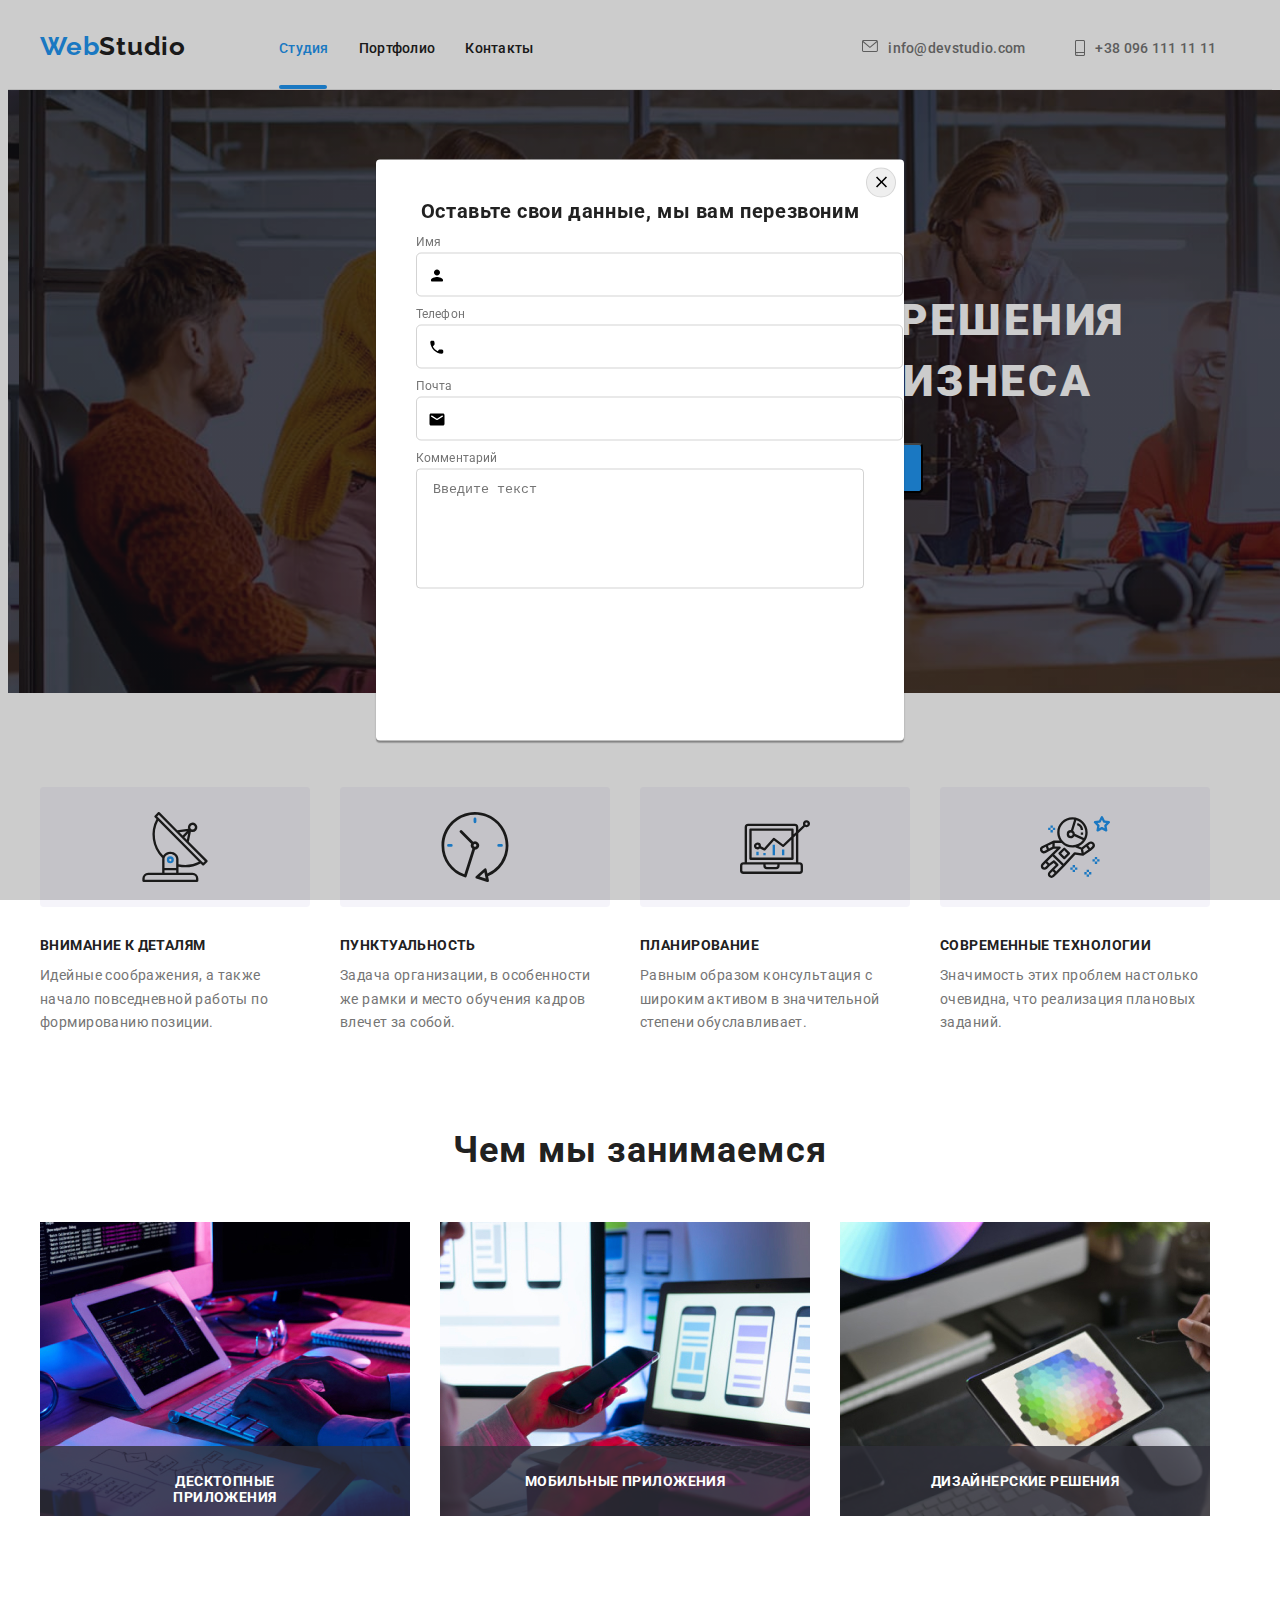
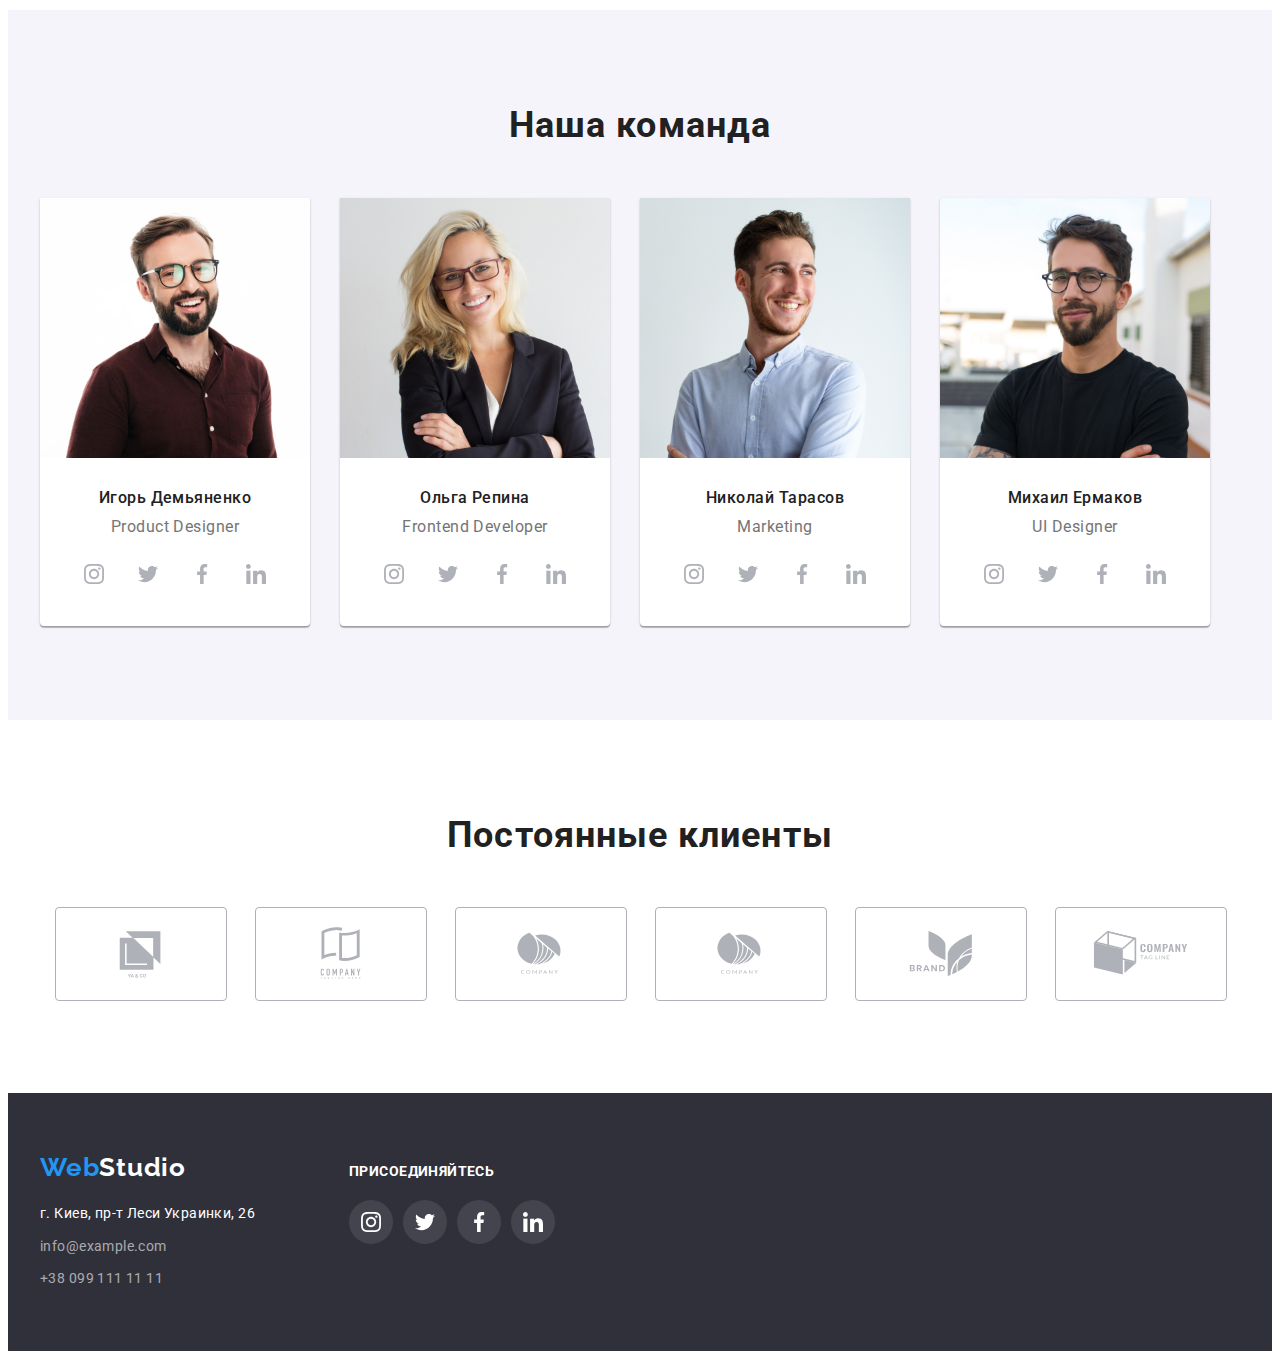
==== index.html @ d5c751e3 "form" ====
<!DOCTYPE html>
<html lang="ru">

<head>
    <meta charset="UTF-8">
    <meta http-equiv="X-UA-Compatible" content="IE=edge">
    <meta name="viewport" content="width=device-width, initial-scale=1.0">
    <link rel="stylesheet" href="https://cdnjs.cloudflare.com/ajax/libs/modern-normalize/1.1.0/modern-normalize.min.css" integrity="sha512-wpPYUAdjBVSE4KJnH1VR1HeZfpl1ub8YT/NKx4PuQ5NmX2tKuGu6U/JRp5y+Y8XG2tV+wKQpNHVUX03MfMFn9Q==" crossorigin="anonymous" referrerpolicy="no-referrer">
    <link href="https://fonts.googleapis.com/css2?family=Raleway:wght@700&family=Roboto:wght@400;500;700;900&display=swap" rel="stylesheet">
    <link rel="stylesheet" href="./css/styles.css">
    <title> Домашнее задание #5</title>
</head>

<body>
    <header class="page-header">
        <!-- навигация -->
        <div class="container flex-box">
            <nav class="header-flex flex-box">
                <a class="logo link " href="./index.html"><span class="web-logo">Web</span><span class="studio-logo-header">Studio</span></a>
                <ul class="navigation-list flex-box">
                    <li class="nav-item">
                        <a class="nav-link link bottom-line" href="./index.html"><span class="accent-color">Студия</span></a>
                    </li>
                    <li class="nav-item">
                        <a class="nav-link link " href="./portfolio.html">Портфолио</a>
                    </li>
                    <li class="nav-item">
                        <a class="nav-link link " href="">Контакты</a>
                    </li>
                </ul>
            </nav>
            <!-- контакты -->
            <ul class="contacts-list ">
                <li class="contacts-item ">
                    <a class="contacts-link link" href="mailto:info@devstudio.com ">info@devstudio.com
                                <svg class="header-icon-mail"  >
                                    <use href="./images/symbol-defs.svg#icon-mail" ></use>
                                </svg>
                    </a>
                </li>
                <li class="contacts-item"> <a class=" contacts-link link " href="tel:+380961111111 "> +38 096 111 11 11
                                <svg class="header-icon-phone" >
                                    <use href="./images/symbol-defs.svg#icon-phone" ></use>
                                </svg>
            </a>
                </li>
            </ul>
        </div>
    </header>
    <main>
        <!-- герой -->

        <section class=" hero hero-container  hero-bcg">
            <div>
                <h1 class="hero-title">Эффективные решения для вашего бизнеса</h1>
                <button type="button" class="hero-button" data-modal-open><span class="hero-button-text ">Заказать услугу</span></button>
            </div>
        </section>
        <!-- преимущества -->
        <section class="section-f-s-p-b">
            <div class="container">
                <h2 class="hidden-title">преимущества</h2>
                <ul class="advantage-flex">
                    <li class="advantage-list-item antenna ">
                        <h3 class="advantage-title ">Внимание к деталям</h3>
                        <p class="advantage-text ">Идейные соображения, а также начало повседневной работы по формированию позиции.</p>
                    </li>
                    <li class="advantage-list-item clock">
                        <h3 class="advantage-title ">Пунктуальность</h3>
                        <p class="advantage-text ">Задача организации, в особенности же рамки и место обучения кадров влечет за собой.</p>
                    </li>


                    <li class="advantage-list-item diagram">
                        <h3 class="advantage-title ">Планирование</h3>
                        <p class="advantage-text ">Равным образом консультация с широким активом в значительной степени обуславливает.</p>
                    </li>
                    <li class="advantage-list-item astronaut">
                        <h3 class="advantage-title ">Современные технологии</h3>
                        <p class="advantage-text ">Значимость этих проблем настолько очевидна, что реализация плановых заданий.</p>
                    </li>
                </ul>
            </div>
        </section>
        <!-- Чем мы занимаемся -->
        <section class="section-f-s-p-t">
            <div class="container ">
                <h2 class="section-title ">Чем мы занимаемся</h2>
                <ul class="item-list flex-box">
                    <li class="about-us-photo">
                        <div class="about-us-img">
                            <img src="./images/studio/what-are-we-doing/box1.jpg " alt="Человек печатает код " width="370 ">
                            <div class="about-img-text">
                                <p class="about-us-text">Десктопные приложения</p>
                            </div>
                        </div>
                    </li>
                    <li class="about-us-photo">
                        <div class="about-us-img">
                            <img src="./images/studio/what-are-we-doing/box2.jpg " alt="Человек печатает код " width="370 ">
                            <div class="about-img-text">
                                <p class="about-us-text">Мобильные приложения</p>
                            </div>
                        </div>
                    </li>
                    <li class="about-us-photo">
                        <div class="about-us-img">
                            <img src="./images/studio/what-are-we-doing/box3.jpg " alt="Человек печатает код " width="370 ">
                            <div class="about-img-text">
                                <p class="about-us-text">Дизайнерские решения</p>
                            </div>
                        </div>
                    </li>
                </ul>
            </div>
        </section>
        <!-- наша команда -->
        <section class="sections section-bcg ">
            <div class="container ">
                <h2 class="section-title ">Наша команда</h2>
                <ul class="centered flex-box">
                    <li class="our-team-cards">
                        <img src="./images/studio/our-team/photocard1.jpg " alt="Фото сотрудника " width="270 ">
                        <div class="our-team-cards-text">
                            <h3 class="team-title ">Игорь Демьяненко</h3>
                            <p class="team-profession ">Product Designer</p>
                            <ul class="social-links">
                                <li class="social-links-items">
                                    <a class="social-link" href="">
                                        <svg class="link-icon">
                                        <use href="./images/symbol-defs.svg#icon-instagram"></use>
                                    </svg>
                                    </a>
                                </li>
                                <li class="social-links-items">
                                    <a class="social-link" href="">
                                        <svg class="link-icon">
                                        <use href="./images/symbol-defs.svg#icon-twitter"></use>
                                    </svg>
                                    </a>
                                </li>
                                <li class="social-links-items">
                                    <a class="social-link" href="">
                                        <svg class="link-icon">
                                        <use href="./images/symbol-defs.svg#icon-facebook"></use>
                                    </svg>
                                    </a>
                                </li>
                                <li class="social-links-items">
                                    <a class="social-link" href="">
                                        <svg class="link-icon">
                                        <use href="./images/symbol-defs.svg#icon-linkedin"></use>
                                    </svg>
                                    </a>
                                </li>
                            </ul>
                        </div>
                    </li>
                    <li class="our-team-cards">
                        <img src="./images/studio/our-team/photocard2.jpg " alt="Фото сотрудника " width="270 ">
                        <div class="our-team-cards-text">
                            <h3 class="team-title ">Ольга Репина</h3>
                            <p class="team-profession ">Frontend Developer</p>
                            <ul class="social-links">
                                <li class="social-links-items">
                                    <a class="social-link" href="">
                                        <svg class="link-icon">
                                        <use href="./images/symbol-defs.svg#icon-instagram"></use>
                                    </svg>
                                    </a>
                                </li>
                                <li class="social-links-items">
                                    <a class="social-link" href="">
                                        <svg class="link-icon">
                                        <use href="./images/symbol-defs.svg#icon-twitter"></use>
                                    </svg>
                                    </a>
                                </li>
                                <li class="social-links-items">
                                    <a class="social-link" href="">
                                        <svg class="link-icon">
                                        <use href="./images/symbol-defs.svg#icon-facebook"></use>
                                    </svg>
                                    </a>
                                </li>
                                <li class="social-links-items">
                                    <a class="social-link" href="">
                                        <svg class="link-icon">
                                        <use href="./images/symbol-defs.svg#icon-linkedin"></use>
                                    </svg>
                                    </a>
                                </li>
                            </ul>
                        </div>
                    </li>
                    <li class="our-team-cards">
                        <img src="./images/studio/our-team/photocard3.jpg " alt="Фото сотрудника " width="270 ">
                        <div class="our-team-cards-text">
                            <h3 class="team-title ">Николай Тарасов</h3>
                            <p class="team-profession ">Marketing</p>
                            <ul class="social-links">
                                <li class="social-links-items">
                                    <a class="social-link" href="">
                                        <svg class="link-icon">
                                        <use href="./images/symbol-defs.svg#icon-instagram"></use>
                                    </svg>
                                    </a>
                                </li>
                                <li class="social-links-items">
                                    <a class="social-link" href="">
                                        <svg class="link-icon">
                                        <use href="./images/symbol-defs.svg#icon-twitter"></use>
                                    </svg>
                                    </a>
                                </li>
                                <li class="social-links-items">
                                    <a class="social-link" href="">
                                        <svg class="link-icon">
                                        <use href="./images/symbol-defs.svg#icon-facebook"></use>
                                    </svg>
                                    </a>
                                </li>
                                <li class="social-links-items">
                                    <a class="social-link" href="">
                                        <svg class="link-icon">
                                        <use href="./images/symbol-defs.svg#icon-linkedin"></use>
                                    </svg>
                                    </a>
                                </li>
                            </ul>
                        </div>
                    </li>
                    <li class="our-team-cards">
                        <img src="./images/studio/our-team/photocard4.jpg " alt="Фото сотрудника " width="270 ">
                        <div class="our-team-cards-text">
                            <h3 class="team-title ">Михаил Ермаков</h3>
                            <p class="team-profession ">UI Designer</p>
                            <ul class="social-links">
                                <li class="social-links-items">
                                    <a class="social-link" href="">
                                        <svg class="link-icon">
                                        <use href="./images/symbol-defs.svg#icon-instagram"></use>
                                    </svg>
                                    </a>
                                </li>
                                <li class="social-links-items">
                                    <a class="social-link" href="">
                                        <svg class="link-icon">
                                        <use href="./images/symbol-defs.svg#icon-twitter"></use>
                                    </svg>
                                    </a>
                                </li>
                                <li class="social-links-items">
                                    <a class="social-link" href="">
                                        <svg class="link-icon">
                                        <use href="./images/symbol-defs.svg#icon-facebook"></use>
                                    </svg>
                                    </a>
                                </li>
                                <li class="social-links-items">
                                    <a class="social-link" href="">
                                        <svg class="link-icon">
                                        <use href="./images/symbol-defs.svg#icon-linkedin"></use>
                                    </svg>
                                    </a>
                                </li>
                            </ul>
                        </div>
                    </li>
                </ul>
            </div>
        </section>
        <section class="sections">
            <div class="container">
                <h2 class="section-title">Постоянные клиенты</h2>
                <ul class="clients-list">
                    <li class="clients-list-item">
                        <a class="clients-link" href="">
                            <svg class="clients-svg">
                            <use href="./images/symbol-defs.svg#icon-logo"></use>
                        </svg>
                        </a>
                    </li>
                    <li class="clients-list-item">
                        <a class="clients-link" href="">
                            <svg class="clients-svg">
                            <use href="./images/symbol-defs.svg#icon-logo-2"></use>
                        </svg>
                        </a>
                    </li>
                    <li class="clients-list-item">
                        <a class="clients-link" href="">
                            <svg class="clients-svg">
                            <use href="./images/symbol-defs.svg#icon-logo-3"></use>
                        </svg>
                        </a>
                    </li>
                    <li class="clients-list-item">
                        <a class="clients-link" href="">
                            <svg class="clients-svg">
                            <use href="./images/symbol-defs.svg#icon-logo-3"></use>
                        </svg>
                        </a>
                    </li>
                    <li class="clients-list-item">
                        <a class="clients-link" href="">
                            <svg class="clients-svg">
                            <use href="./images/symbol-defs.svg#icon-logo-5"></use>
                        </svg>
                        </a>
                    </li>
                    <li class="clients-list-item">
                        <a class="clients-link" href="">
                            <svg class="clients-svg">
                            <use href="./images/symbol-defs.svg#icon-logo-6"></use>
                        </svg>
                        </a>
                    </li>
                </ul>

            </div>
        </section>
    </main>
    <footer class="footer footer-section-padding">
        <div class="container  footer-conteiner">
            <div class="address-container">
                <a class="logo link footer-logo-padding " href="./index.html "><span class="web-logo ">Web</span><span class="studio-logo-fotter ">Studio</span></a>
                <address>   
                <p class="address-text ">г. Киев, пр-т Леси Украинки, 26 </p>
                <a class=" address-link link " href="mailto:info@example.com ">info@example.com</a> <br />
                <a class=" address-link link " href="tel:+380991111111 ">+38 099 111 11 11</a>
            </address>
            </div>
            <div class="footer-social-container">
                <p class="join">присоединяйтесь</p>
                <ul class="footer-social-list">
                    <li>
                    </li>
                    <li class="social-links-items-footer ">
                        <a class="social-link-footer " href=" ">
                            <svg class="link-icon-footer ">
                                    <use href="./images/symbol-defs.svg#icon-instagram "></use>
                                </svg>
                        </a>
                    </li>
                    <li class="social-links-items-footer ">
                        <a class="social-link-footer " href=" ">
                            <svg class="link-icon-footer ">
                                    <use href="./images/symbol-defs.svg#icon-twitter "></use>
                                </svg>
                        </a>
                    </li>
                    <li class="social-links-items-footer ">
                        <a class="social-link-footer " href=" ">
                            <svg class="link-icon-footer ">
                                    <use href="./images/symbol-defs.svg#icon-facebook "></use>
                                </svg>
                        </a>
                    </li>
                    <li class="social-links-items-footer ">
                        <a class="social-link-footer " href=" ">
                            <svg class="link-icon-footer ">
                                    <use href="./images/symbol-defs.svg#icon-linkedin "></use>
                                </svg>
                        </a>
                    </li>
                </ul>
            </div>
        </div>
    </footer>
    <div class="backdrop " data-modal>
        <!-- is-hidden -->
        <div class="modal">
            <button type="button" class="modal-close" data-modal-close>
                <svg class="icon-close">
                    <use href=".//images/symbol-defs.svg#icon-close"></use>
                </svg>
            </button>
            <form action="#" class="form-padding">
                <b class="form-title">Оставьте свои данные, мы вам перезвоним</b>
                <div class="modal-field">
                    <label class="form-label"><span class="label-text">Имя</span>
                        <span class="input-wrap">
                        <input class="form-input"
                        type="text"
                        name="user-name"
                        >
                        <svg class="form-icons">
                            <use href="./images/symbol-defs.svg#icon-user-name-icon"></use>
                        </svg>
                        </span>
                    </label>
                </div>
                <div class="modal-field">
                    <label class="form-label"><span class="label-text">Телефон</span>
                        <span class="input-wrap">
                        <input class="form-input"type="tel"
                        name="user-tel"
                        >
                        <svg class="form-icons">
                            <use href="./images/symbol-defs.svg#icon-user-phone-icon"></use>
                        </svg>
                        </span>
                    </label>
                </div>
                <div class="modal-field">
                    <label class="form-label"><span class="label-text">Почта</span>
                        <span class="input-wrap">
                            <input class="form-input"type="email"
                        name="user-email"
                        >
                            <svg class="form-icons">
                            <use href="./images/symbol-defs.svg#icon-user-mail-icon"></use>
                            </svg>
                        </span>
                    </label>
                </div>
                <div class="modal-field">
                    <label class="form-label"><span class="label-text">Комментарий</span>
                    <textarea class=" form-textarea " name="comment " placeholder="Введите текст"></textarea>
                </label>
                </div>
            </form>
        </div>
    </div>
    <script src="./js/modal.js "></script>
</body>

</html>
---- css/styles.css ----
:root {
    --main-text: #757575;
    --title-text: #212121;
    --accent: #2196F3;
    --main-bg: #FFFFFF;
    --hero-bg: #2F303A;
    --header-borderline: #E5E5E5;
    --secondary-bg: #F5F4FA;
    --partfolio-border: #EEEEEE;
    --soc-link: #AFB1B8;
    --soc-link-h: #ffffff;
    --footerbcg-soc-link: #43444D;
    --clients-border: #AFB1B8;
    --gap: 30px;
    --item: 1;
}

body {
    font-family: Roboto, sans-serif, Raleway;
    background-color: var(--main-bg);
    color: var(--main-text);
}

p,
h1,
h2,
h3 {
    margin: 0;
    padding: 0;
}

ul,
ol {
    margin: 0;
    padding: 0;
    list-style: none;
}

.sections {
    padding: 94px 0px;
}

.container {
    margin: auto;
    padding-left: 15px;
    padding-right: 15px;
    width: 1200px;
}

.hero-container {
    margin: auto;
    padding-left: 15px;
    padding-right: 15px;
    min-width: 1600px;
}

img {
    display: block;
    max-width: 100%;
    height: auto;
}

.flex-box {
    display: flex;
}

.page-header {
    border-bottom: 1px solid var(--header-borderline);
}


/* header section */

.navigation-list {
    display: flex;
    margin-right: 305px;
    list-style: none;
    font-style: normal;
    font-weight: 500;
    font-size: 14px;
    line-height: 1.2;
    letter-spacing: 0.02em;
    color: var(--title-text);
}

.nav-item+.nav-item {
    margin-left: 30px;
}

.nav-link {
    position: relative;
    display: block;
    padding-top: 32px;
    padding-bottom: 32px;
    color: var(--title-text);
}

.bottom-line::after {
    display: block;
    content: '';
    height: 4px;
    width: 48px;
    background-color: var(--accent);
    border-radius: 2px;
    position: absolute;
    bottom: 0px;
    left: 0px;
}

.partfolio-bottom-line::after {
    display: block;
    content: '';
    height: 4px;
    width: 78px;
    background-color: var(--accent);
    border-radius: 2px;
    position: absolute;
    bottom: 0px;
    left: 0px;
}


/* :not(:last-child) */

.contacts-list {
    display: flex;
    margin-bottom: 0;
    margin-right: auto;
    margin-left: auto;
}

.contacts-item {
    display: flex;
    justify-content: center;
    align-items: center;
    width: 100%;
    height: 100%;
    list-style: none;
    font-style: normal;
    font-weight: 500;
    font-size: 14px;
    line-height: 1.2;
    letter-spacing: 0.02em;
}

.contacts-item+.contacts-item {
    margin-left: 50px;
}

.header-icon-mail {
    width: 16px;
    height: 12px;
    fill: currentColor;
    order: -1;
    margin-right: 10px;
}

.header-icon-phone {
    width: 10px;
    height: 16px;
    fill: currentColor;
    order: -1;
    margin-right: 10px;
}


/* :not(:last-child) */

.contacts-link {
    display: flex;
    margin-right: 0px;
    padding-top: 32px;
    padding-bottom: 32px;
    color: var(--main-text);
}

.header-icons-list {
    display: flex;
    align-items: center;
    justify-content: center;
}

.header-icons-items {
    width: 16px;
    height: 12px;
}

.header-icons-items+.header-icons-items {
    margin-left: 10px;
}

.header-icons {
    width: 100%;
    height: 100%;
}


/* height="12" width="16"
height="16" width="10" */


/* 
.icon-mail::before {
    background-image: url(../images/icons-header/icon-mail.svg);
}

.icon-phone::before {
    background-image: url(../images/icons-header/icon-tel.svg);
    height: 16px;
    width: 10px;
} */

.accent-color {
    color: var(--accent);
}

.link {
    text-decoration: none;
    transition: color 250ms linear;
}

.link:hover,
.link:focus {
    color: var(--accent);
}

.logo {
    padding-top: 24px;
    padding-bottom: 25px;
    margin-right: 93px;
    font-family: Raleway;
    font-weight: bold;
    font-size: 26px;
    line-height: 1.1;
    letter-spacing: 0.03em;
}

.web-logo {
    color: var(--accent);
}

.studio-logo-header {
    color: var(--title-text);
}

.studio-logo-fotter {
    color: var(--main-bg)
}


/* hero section */

.hero {
    padding-top: 200px;
    padding-bottom: 200px;
    text-align: center;
    /* background-color: var(--hero-bg); */
}

.hero-bcg {
    max-width: 1600px;
    max-height: 600px;
    margin-right: auto;
    margin-left: auto;
    background-image: linear-gradient( rgba(25, 28, 38, 0.5), rgba(25, 28, 38, 0.5)), url(../images/hero-bcg/hero.jpg);
    background-position: center;
    background-size: contain;
}

.hero-title {
    margin-right: auto;
    margin-left: auto;
    margin-bottom: 30px;
    max-width: 700px;
    font-weight: 900;
    font-size: 44px;
    line-height: 1.4;
    letter-spacing: 0.06em;
    text-transform: uppercase;
    color: var(--main-bg);
}

.hero-button {
    /* margin-bottom: 200px; */
    min-width: 200px;
    min-height: 50px;
    box-shadow: 0px 4px 4px rgba(0, 0, 0, 0.15);
    border-radius: 4px;
    background-color: var(--accent);
    color: var(--main-bg);
}

.hero-button-text {
    font-family: Roboto;
    font-style: normal;
    font-weight: bold;
    font-size: 16px;
    line-height: 1.9;
    letter-spacing: 0.06em;
    color: var(--main-bg);
}


/* main styles */

.section-title {
    margin: 0;
    margin-bottom: 50px;
    font-weight: bold;
    font-size: 36px;
    line-height: 1.2;
    text-align: center;
    letter-spacing: 0.03em;
    color: var(--title-text);
}


/* advantages */

.section-f-s-p-b {
    padding-top: 94px;
    padding-bottom: 47px;
}

.hidden-title {
    visibility: hidden;
    width: 0;
    height: 0;
}

.advantage-title {
    font-style: normal;
    font-weight: bold;
    font-size: 14px;
    line-height: 1.2;
    letter-spacing: 0.03em;
    text-transform: uppercase;
    color: var(--title-text);
    margin-bottom: 10px;
}

.advantage-flex {
    display: flex;
    flex-direction: row;
}

.advantage-list-item+.advantage-list-item {
    margin-left: 30px;
}

.advantage-list-item::before {
    display: block;
    content: '';
    height: 120px;
    width: 270px;
    margin-bottom: 30px;
    background: #F5F4FA;
    border-radius: 4px;
    background-repeat: no-repeat;
    background-position: center;
    background-size: auto;
}

.antenna::before {
    background-image: url(../images/advantage-svg/antenna.svg);
}

.clock::before {
    background-image: url(../images/advantage-svg/clock.svg);
}

.diagram::before {
    background-image: url(../images/advantage-svg/diagram.svg);
}

.astronaut::before {
    background-image: url(../images/advantage-svg/astronaut.svg);
}


/* .contacts-item:not(:last-child) {
    margin-left: 30px;
} */

.advantage-text {
    max-width: 270px;
    font-style: normal;
    font-weight: normal;
    font-size: 14px;
    line-height: 1.7;
    letter-spacing: 0.03em;
    color: var(--main-text);
}


/* section about us */

.section-f-s-p-t {
    padding-top: 47px;
    padding-bottom: 94px;
}

.centered {
    text-align: center;
}

.about-us-photo+.about-us-photo {
    margin-left: 30px;
}

.about-us-img {
    position: relative;
}

.about-img-text {
    position: absolute;
    bottom: 0px;
    right: 0px;
    width: 370px;
    height: 70px;
    background: rgba(47, 48, 58, 0.8);
}

.about-us-text {
    position: absolute;
    bottom: 50%;
    right: 50%;
    transform: translate(50%, 50%);
    width: 205px;
    height: 16px;
    font-weight: bold;
    font-size: 14px;
    line-height: 16px;
    text-align: center;
    letter-spacing: 0.03em;
    text-transform: uppercase;
    color: #FFFFFF;
}


/* .about-us-photo:not(:last-child){
    margin-right: 30px;
} */


/* section our team */

.team-title {
    margin-bottom: 10px;
    font-style: normal;
    font-weight: 500;
    font-size: 16px;
    line-height: 1.2;
    letter-spacing: 0.03em;
    color: var(--title-text);
}

.our-team-cards {
    border-radius: 0px 0px 4px 4px;
    box-shadow: 0px 1px 3px rgba(0, 0, 0, 0.12), 0px 1px 1px rgba(0, 0, 0, 0.14), 0px 2px 1px rgba(0, 0, 0, 0.2);
    background-color: var(--main-bg);
}

.our-team-cards+.our-team-cards {
    margin-left: 30px;
}

.our-team-cards-text {
    padding-top: 30px;
    padding-bottom: 30px;
}


/*  .our-team-cards:not(:last-child){
    margin-right: 30px;
}*/

.team-profession {
    margin-bottom: 16px;
    font-style: normal;
    font-weight: normal;
    font-size: 16px;
    line-height: 1.2;
    letter-spacing: 0.03em;
    color: var(--main-text);
}

.social-links {
    display: flex;
    justify-content: center;
    align-items: center;
}

.social-links-items {
    width: 44px;
    height: 44px;
}

.social-links-items+.social-links-items {
    margin-left: 10px;
}

.social-link {
    width: 100%;
    height: 100%;
    border-radius: 50%;
    display: flex;
    align-items: center;
    justify-content: center;
    color: var(--soc-link);
    transition: background-color 250ms linear, color 250ms linear;
}

.link-icon {
    width: 20px;
    height: 20px;
    fill: currentColor;
}

.social-link:hover,
.social-link:focus {
    background-color: var(--accent);
    color: var(--soc-link-h);
}

.section-bcg {
    background-color: var(--secondary-bg);
}


/* //////////////////////////////////////    CLIENTS   //////////////////////////////////////*/

.clients-list {
    display: flex;
    justify-content: center;
    align-items: center;
}

.clients-list-item {
    width: 170px;
    height: 92px;
}

.clients-list-item+.clients-list-item {
    margin-left: 30px;
}

.clients-link {
    width: 100%;
    height: 100%;
    border: 1px solid var(--clients-border);
    border-radius: 4px;
    display: flex;
    justify-content: center;
    align-items: center;
    color: var(--clients-border);
    transition: color 250ms linear, background-color 250ms linear;
}

.clients-svg {
    width: 106px;
    height: 60px;
    fill: currentColor;
}

.clients-link:focus,
.clients-link:hover {
    border-color: var(--accent);
    color: var(--accent);
    cursor: pointer;
}


/* =======================FOOTER==================== */

.footer {
    background-color: var(--hero-bg);
}

.footer-section-padding {
    padding-top: 60px;
    padding-bottom: 60px;
}

.footer-conteiner {
    display: flex;
    align-items: baseline;
    align-content: center;
}

.footer-logo-padding {
    display: block;
    padding: 0;
    margin-bottom: 20px;
}

.footer-social-list {
    display: flex;
    align-content: center;
}

.footer-social-container {
    align-content: center;
    margin-left: 70px;
}

.footer-social-list {
    display: flex;
    justify-content: center;
    align-items: center;
}

.social-links-items-footer {
    width: 44px;
    height: 44px;
}

.social-links-items-footer+.social-links-items-footer {
    margin-left: 10px;
}

.social-link-footer {
    width: 100%;
    height: 100%;
    border-radius: 50%;
    display: flex;
    justify-content: center;
    align-items: center;
    color: var(--main-bg);
    background-color: var(--footerbcg-soc-link);
    transition: background-color 250ms linear;
}

.link-icon-footer {
    width: 20px;
    height: 20px;
    fill: currentColor;
}

.social-link-footer:hover,
.social-link-footer:focus {
    background-color: var(--accent);
}

.join {
    display: inline-block;
    margin-bottom: 20px;
    font-style: normal;
    font-weight: bold;
    font-size: 14px;
    line-height: 1.1;
    letter-spacing: 0.03em;
    text-transform: uppercase;
    color: var(--main-bg);
}

.address-text {
    max-width: 231px;
    margin-bottom: 9px;
    font-style: normal;
    font-weight: normal;
    font-size: 14px;
    line-height: 1.7;
    letter-spacing: 0.03em;
    color: var(--main-bg);
}

.address-link {
    display: inline-block;
    font-style: normal;
    font-weight: normal;
    font-size: 14px;
    line-height: 1.7;
    letter-spacing: 0.03em;
    color: rgba(255, 255, 255, 0.6);
}

.address-link:not(:last-child) {
    margin-bottom: 9px;
}


/* ///////////////////////////////////Partfolio styles //////////////////////////////////////////////////////////////*/

.partfolio-buttons {
    padding-top: 6px;
    padding-bottom: 6px;
    padding-left: 22px;
    padding-right: 22px;
    font-weight: 500;
    font-size: 16px;
    line-height: 1.6;
    text-align: center;
    cursor: pointer;
    background-color: var(--secondary-bg);
    border: transparent;
    border-radius: 4px;
    transition: color 250ms linear, background-color 250ms linear;
}

.partfolio-buttons:focus,
.partfolio-buttons:hover {
    color: var(--main-bg);
    background-color: var(--accent);
    box-shadow: 0px 3px 1px rgba(0, 0, 0, 0.1), 0px 1px 2px rgba(0, 0, 0, 0.08), 0px 2px 2px rgba(0, 0, 0, 0.12);
}

.partfolio-card-text {
    padding-top: 20px;
    padding-bottom: 20px;
    padding-left: 24px;
    padding-right: 24px;
}

.partfolio-image-name {
    font-weight: bold;
    font-size: 18px;
    line-height: 2.0;
    color: var(--title-text);
}

.partfolio-image-text {
    font-style: normal;
    font-weight: normal;
    font-size: 16px;
    line-height: 1.9;
    letter-spacing: 0.03em;
    color: var(--main-text);
}

.buttons-list {
    margin-bottom: 50px;
    justify-content: center;
}

.list-item-buttons+.list-item-buttons {
    margin-left: 8px;
}

.partfolio-item-list {
    flex-wrap: wrap;
    margin-bottom: -30px;
    margin-right: -30px;
}

.partfolio-list-item {
    text-decoration: none;
    flex-basis: calc(100% / 3 - 30px);
    margin-right: 30px;
    margin-bottom: 30px;
    background: var(--main-bg);
    border: 1px solid var(--partfolio-border);
}

.partfolio-list-item:hover .partfolio-image-text-up,
.partfolio-list-item:focus .partfolio-image-text-up {
    box-shadow: 0px 4px 4px rgba(0, 0, 0, 0.25);
    transform: translateY(0%);
}


/* =============================partfolio effects=================== */

.partfolio-link {
    text-decoration: none;
}

.partfolio-img-wrap {
    position: relative;
    overflow: hidden;
}

.partfolio-image-text-up {
    position: absolute;
    top: 0;
    left: 0;
    font-size: 18px;
    line-height: 1.7;
    letter-spacing: 0.03em;
    color: #ffffff;
    background-color: var(--accent);
    height: 100%;
    padding: 63px 24px;
    transform: translateY(100%);
    transition: transform 250ms linear;
}


/* ========================MODAL=================== */

.backdrop {
    position: fixed;
    top: 0px;
    left: 0px;
    width: 100%;
    height: 100%;
    background: rgba(0, 0, 0, 0.2);
}

.is-hidden {
    visibility: hidden;
    opacity: 0;
    pointer-events: none;
}

.modal {
    position: absolute;
    top: 50%;
    left: 50%;
    transform: translate(-50%, -50%);
    width: 528px;
    height: 581px;
    box-shadow: 0px 1px 3px rgba(0, 0, 0, 0.12), 0px 1px 1px rgba(0, 0, 0, 0.14), 0px 2px 1px rgba(0, 0, 0, 0.2);
    border-radius: 4px;
    background-color: #fff;
}

.modal-close {
    position: absolute;
    top: 8px;
    right: 8px;
    width: 30px;
    height: 30px;
    border: 1px solid rgba(0, 0, 0, 0.1);
    border-radius: 50%;
    cursor: pointer;
}

.icon-close {
    position: absolute;
    top: 5px;
    right: 5px;
    width: 18px;
    height: 18px;
}


/* ====================== FORM ============================= */

.form-padding {
    padding: 40px;
}

.modal-field {
    margin-bottom: 10px;
}

.form-title {
    display: block;
    margin-bottom: 12px;
    font-style: normal;
    font-weight: bold;
    font-size: 20px;
    line-height: calc(23 / 20);
    text-align: center;
    letter-spacing: 0.03em;
    color: #212121;
}

.form-label {
    display: block;
    font-style: normal;
    font-weight: normal;
    font-size: 12px;
    line-height: calc(14 / 12);
    letter-spacing: 0.01em;
}

.label-text {
    display: block;
    width: 80px;
    height: 14px;
    font-style: normal;
    font-weight: normal;
    font-size: 12px;
    line-height: calc(14 / 12);
    letter-spacing: 0.01em;
    margin-bottom: 4px;
}

.input-wrap {
    position: relative;
}

.form-input {
    width: 100%;
    height: 40px;
    background-color: transparent;
    border: 1px solid rgba(33, 33, 33, 0.2);
    border-radius: 5px;
    padding-left: 35px;
    outline: none;
}

.form-input:focus {
    border-color: var(--accent);
}

.form-input:focus+.form-icons {
    fill: var(--accent);
}

.form-textarea {
    width: 100%;
    height: 120px;
    padding: 12px 16px;
    resize: none;
    background-color: transparent;
    border: 1px solid rgba(33, 33, 33, 0.2);
    box-sizing: border-box;
    border-radius: 4px;
    outline: none;
}

.form-textarea:focus {
    border-color: var(--accent);
}

.form-icons {
    position: absolute;
    width: 18px;
    height: 18px;
    left: 0;
    top: 50%;
    transform: translateY(-50%);
    margin-left: 12px;
}
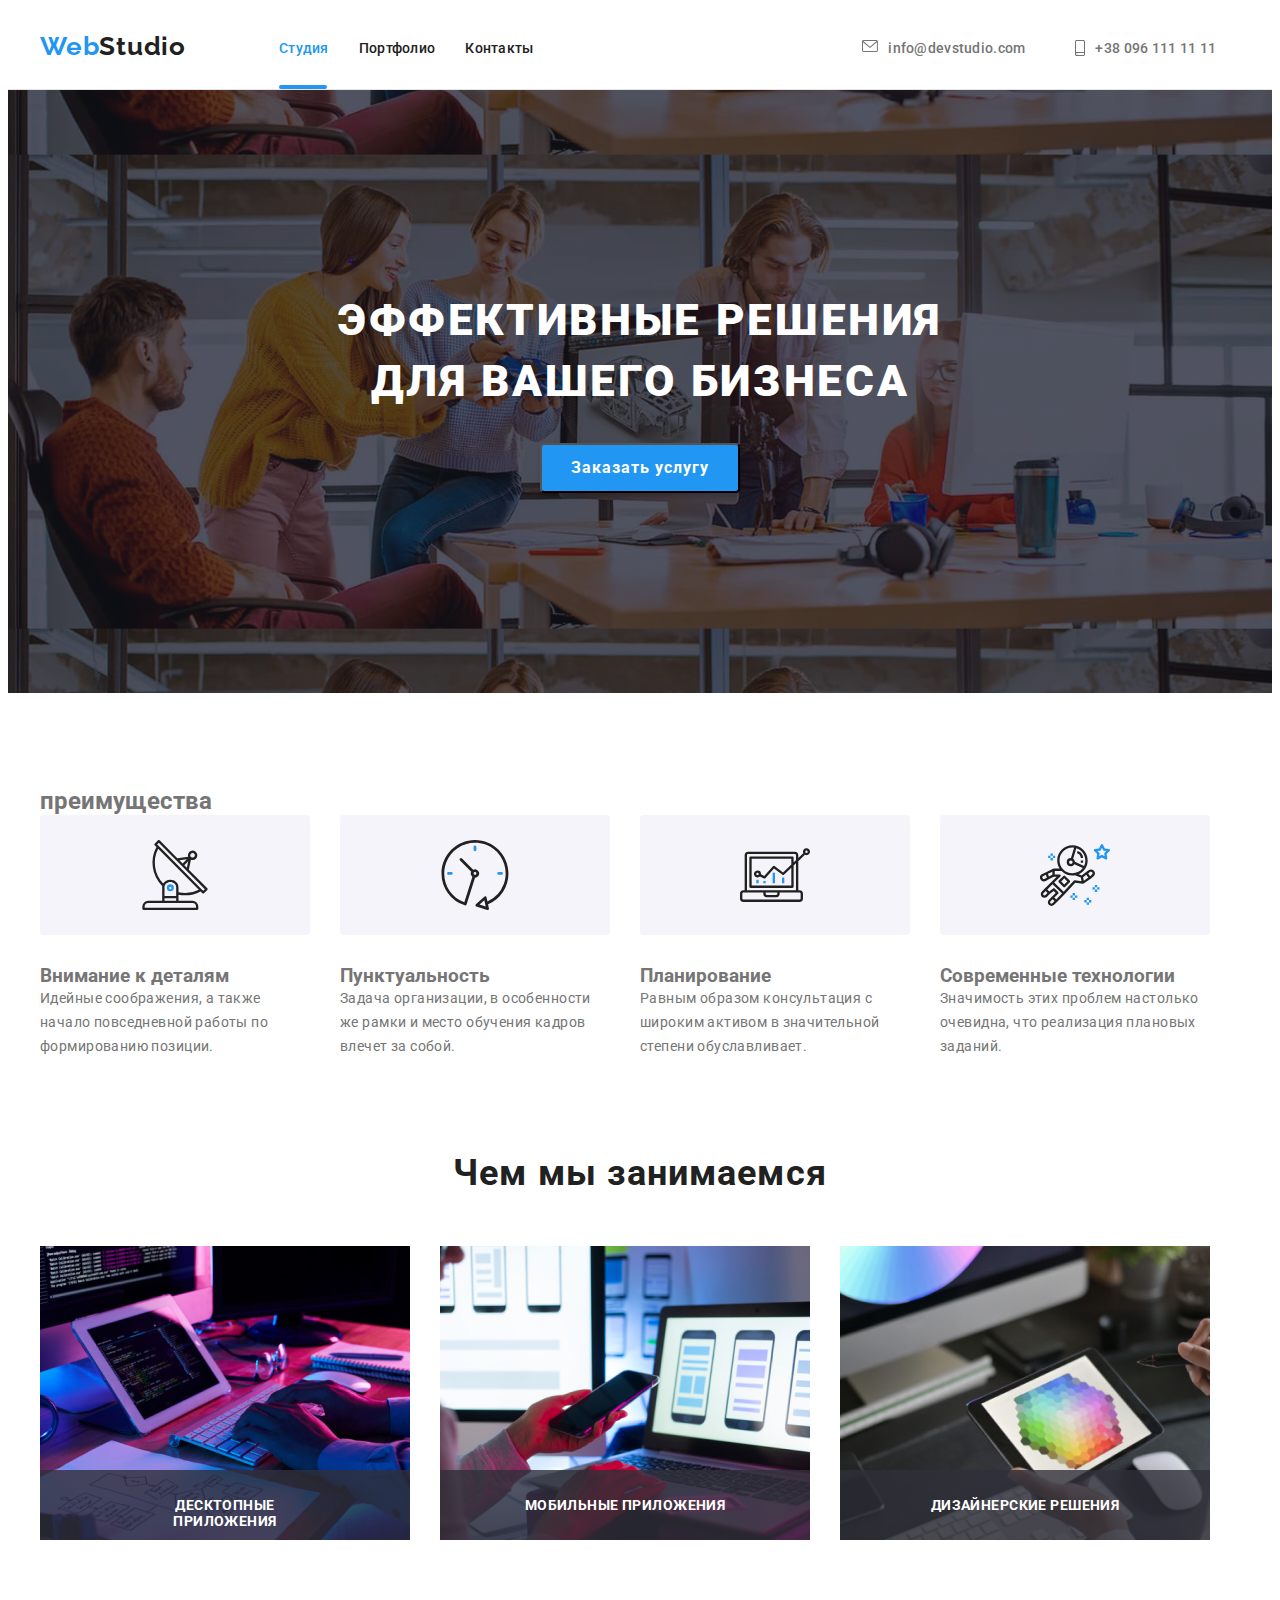
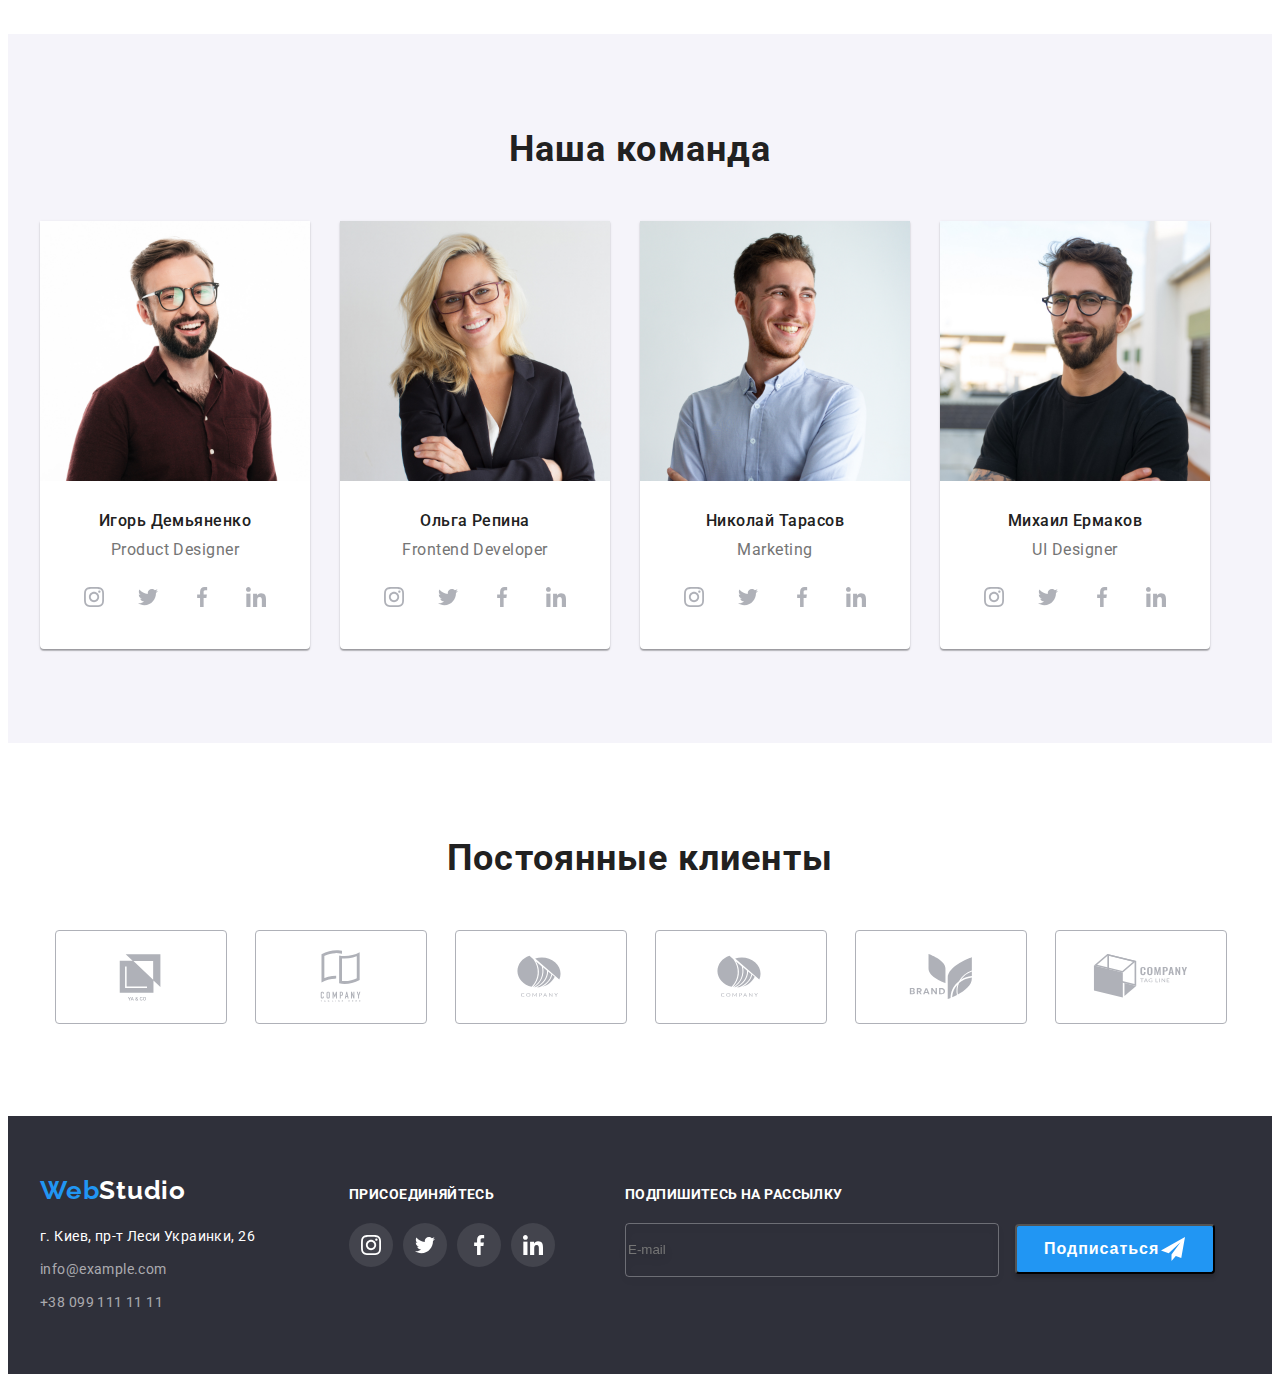
==== commit 55290348: "hw6" ====
--- a/index.html
+++ b/index.html
@@ -59,7 +59,7 @@
         <!-- преимущества -->
         <section class="section-f-s-p-b">
             <div class="container">
-                <h2 class="hidden-title">преимущества</h2>
+                <h2 class="visually-hidden">преимущества</h2>
                 <ul class="advantage-flex">
                     <li class="advantage-list-item antenna ">
                         <h3 class="advantage-title ">Внимание к деталям</h3>
@@ -366,10 +366,21 @@
                     </li>
                 </ul>
             </div>
+            <div class="footer-form">
+                <b class="join">Подпишитесь на рассылку</b>
+                <form action="#">
+                    <input class="footer-form-input" type="email" placeholder="E-mail">
+                
+                    <button type="submit" class="footer-button-submit"><span class="footer-button-text"> Подписаться</span> <span>
+                        <svg class="send-icon">
+                            <use href="./images/symbol-defs.svg#icon-icon-send"></use>
+                        </svg>
+                    </span>
+                </button>
+            </div>
         </div>
     </footer>
-    <div class="backdrop " data-modal>
-        <!-- is-hidden -->
+    <div class="backdrop is-hidden" data-modal>
         <div class="modal">
             <button type="button" class="modal-close" data-modal-close>
                 <svg class="icon-close">
@@ -384,6 +395,7 @@
                         <input class="form-input"
                         type="text"
                         name="user-name"
+                        required
                         >
                         <svg class="form-icons">
                             <use href="./images/symbol-defs.svg#icon-user-name-icon"></use>
@@ -396,6 +408,7 @@
                         <span class="input-wrap">
                         <input class="form-input"type="tel"
                         name="user-tel"
+                        required
                         >
                         <svg class="form-icons">
                             <use href="./images/symbol-defs.svg#icon-user-phone-icon"></use>
@@ -415,11 +428,23 @@
                         </span>
                     </label>
                 </div>
-                <div class="modal-field">
+                <div class="modal-textarea">
                     <label class="form-label"><span class="label-text">Комментарий</span>
                     <textarea class=" form-textarea " name="comment " placeholder="Введите текст"></textarea>
                 </label>
                 </div>
+                <div class="Modal-chekbox">
+                    <input type="checkbox" class="form-check visually-hidden" name="policy" value="yes" id="form-check" required>
+                    <label for="form-check" class="check-text">
+                        <span>
+                            <svg class="icon-check">
+                                <use href="./images/symbol-defs.svg#icon-check"></use>
+                            </svg>
+                        </span>
+                        Соглашаюсь с рассылкой и принимаю <a href="" class="check-link">Условия договора</a>
+                    </label>
+                </div>
+                <button type="submit" class="form-submit-button"><span class="form-button-text">Отправить</span></button>
             </form>
         </div>
     </div>
--- a/css/styles.css
+++ b/css/styles.css
@@ -1,4 +1,4 @@
-:root {
+    :root {
     --main-text: #757575;
     --title-text: #212121;
     --accent: #2196F3;
@@ -47,6 +47,13 @@
     width: 1200px;
 }
 
+    height: 1px;
+    overflow: hidden;
+    border: 0;
+    padding: 0;
+    clip: rect(0 0 0 0);
+    clip-path: inset(50%);
+    margin: -1px;
 .hero-container {
     margin: auto;
     padding-left: 15px;
@@ -201,13 +208,11 @@
 
 /* 
 .icon-mail::before {
-    background-image: url(../images/icons-header/icon-mail.svg);
 }
 
 .icon-phone::before {
-    background-image: url(../images/icons-header/icon-tel.svg);
-    height: 16px;
-    width: 10px;
+background-image: url(../images/icons-header/icon-tel.svg);
+height: 16px;
 } */
 
 .accent-color {
@@ -322,11 +327,8 @@
     padding-bottom: 47px;
 }
 
-.hidden-title {
     visibility: hidden;
     width: 0;
-    height: 0;
-}
 
 .advantage-title {
     font-style: normal;
@@ -379,7 +381,7 @@
 
 
 /* .contacts-item:not(:last-child) {
-    margin-left: 30px;
+margin-left: 30px;
 } */
 
 .advantage-text {
@@ -439,7 +441,7 @@
 
 
 /* .about-us-photo:not(:last-child){
-    margin-right: 30px;
+margin-right: 30px;
 } */
 
 
@@ -472,7 +474,7 @@
 
 
 /*  .our-team-cards:not(:last-child){
-    margin-right: 30px;
+margin-right: 30px;
 }*/
 
 .team-profession {
@@ -679,7 +681,55 @@
     margin-bottom: 9px;
 }
 
-
+.footer-form{
+align-content: center;
+margin-left: 70px;
+}
+.footer-form-input{
+    width: 358px;
+    height: 50px;
+    background-color: transparent;
+    border: 1px solid rgba(255, 255, 255, 0.3);
+    filter: drop-shadow(0px 4px 4px rgba(0, 0, 0, 0.15));
+    border-radius: 4px;
+    outline: none;
+    padding-right: 12px;
+}
+.footer-button-submit{
+    position: relative;
+    width: 200px;
+    height: 50px;
+
+    background: #2196F3;
+    box-shadow: 0px 4px 4px rgba(0, 0, 0, 0.15);
+    border-radius: 4px;
+    margin-left: 12px; 
+}
+.footer-button-text{
+    margin-top: 10px;
+    margin-bottom: 10px;
+    margin-left: 21px;
+    margin-right: 62px;
+    font-style: normal;
+    font-weight: bold;
+    font-size: 16px;
+    line-height: calc(30 / 16);
+    letter-spacing: 0.06em;
+
+    color: #FFFFFF;
+}
+.flex{
+    display: flex;
+}
+.send-icon{
+    position: absolute;
+    top: 50%;
+    right: 28px;
+    transform: translateY(-50%);
+    width: 24px;
+    height: 24px;
+    fill: #FFFFFF;
+}
 /* ///////////////////////////////////Partfolio styles //////////////////////////////////////////////////////////////*/
 
 .partfolio-buttons {
@@ -842,9 +892,15 @@
 }
 
 .modal-field {
-    margin-bottom: 10px;
-}
-
+    margin-bottom:10px;
+}
+.modal-textarea{
+    margin-bottom: 20px;
+
+}
+.Modal-chekbox{
+    margin-bottom: 30px;
+}
 .form-title {
     display: block;
     margin-bottom: 12px;
@@ -920,8 +976,65 @@
     position: absolute;
     width: 18px;
     height: 18px;
-    left: 0;
+    left: 5px;
     top: 50%;
     transform: translateY(-50%);
-    margin-left: 12px;
+}
+
+.check-text {
+    font-style: normal;
+    font-weight: normal;
+    font-size: 14px;
+    line-height: calc(24 /14);
+    letter-spacing: 0.03em;
+    display: flex;
+    align-items: center;
+    justify-content: center;
+}
+
+.icon-check {
+    width: 11px;
+    height: 9px;
+    fill: #ffffff;
+}
+
+.check-text span {
+    width: 15px;
+    height: 15px;
+    border: 2px solid #000000;
+    border-radius: 2px;
+    margin-right: 5px;
+    display: flex;
+    align-items: center;
+    justify-content: center;
+}
+.check-link{
+    color: var(--accent);
+}
+.form-check:checked + .check-text span{
+    background-color: var(--accent);
+    border: none;
+}
+
+.form-submit-button{
+    width: 200px;
+height: 50px;
+cursor: pointer;
+background: #2196F3;
+box-shadow: 0px 4px 4px rgba(0, 0, 0, 0.15);
+border-radius: 4px;
+margin-left: auto;
+margin-right: auto;
+display: flex;
+align-items: center;
+justify-content: center;
+}
+
+.form-button-text{
+    font-style: normal;
+font-weight: bold;
+font-size: 16px;
+line-height: calc(30 / 16);
+letter-spacing: 0.06em;
+color: #FFFFFF;
 }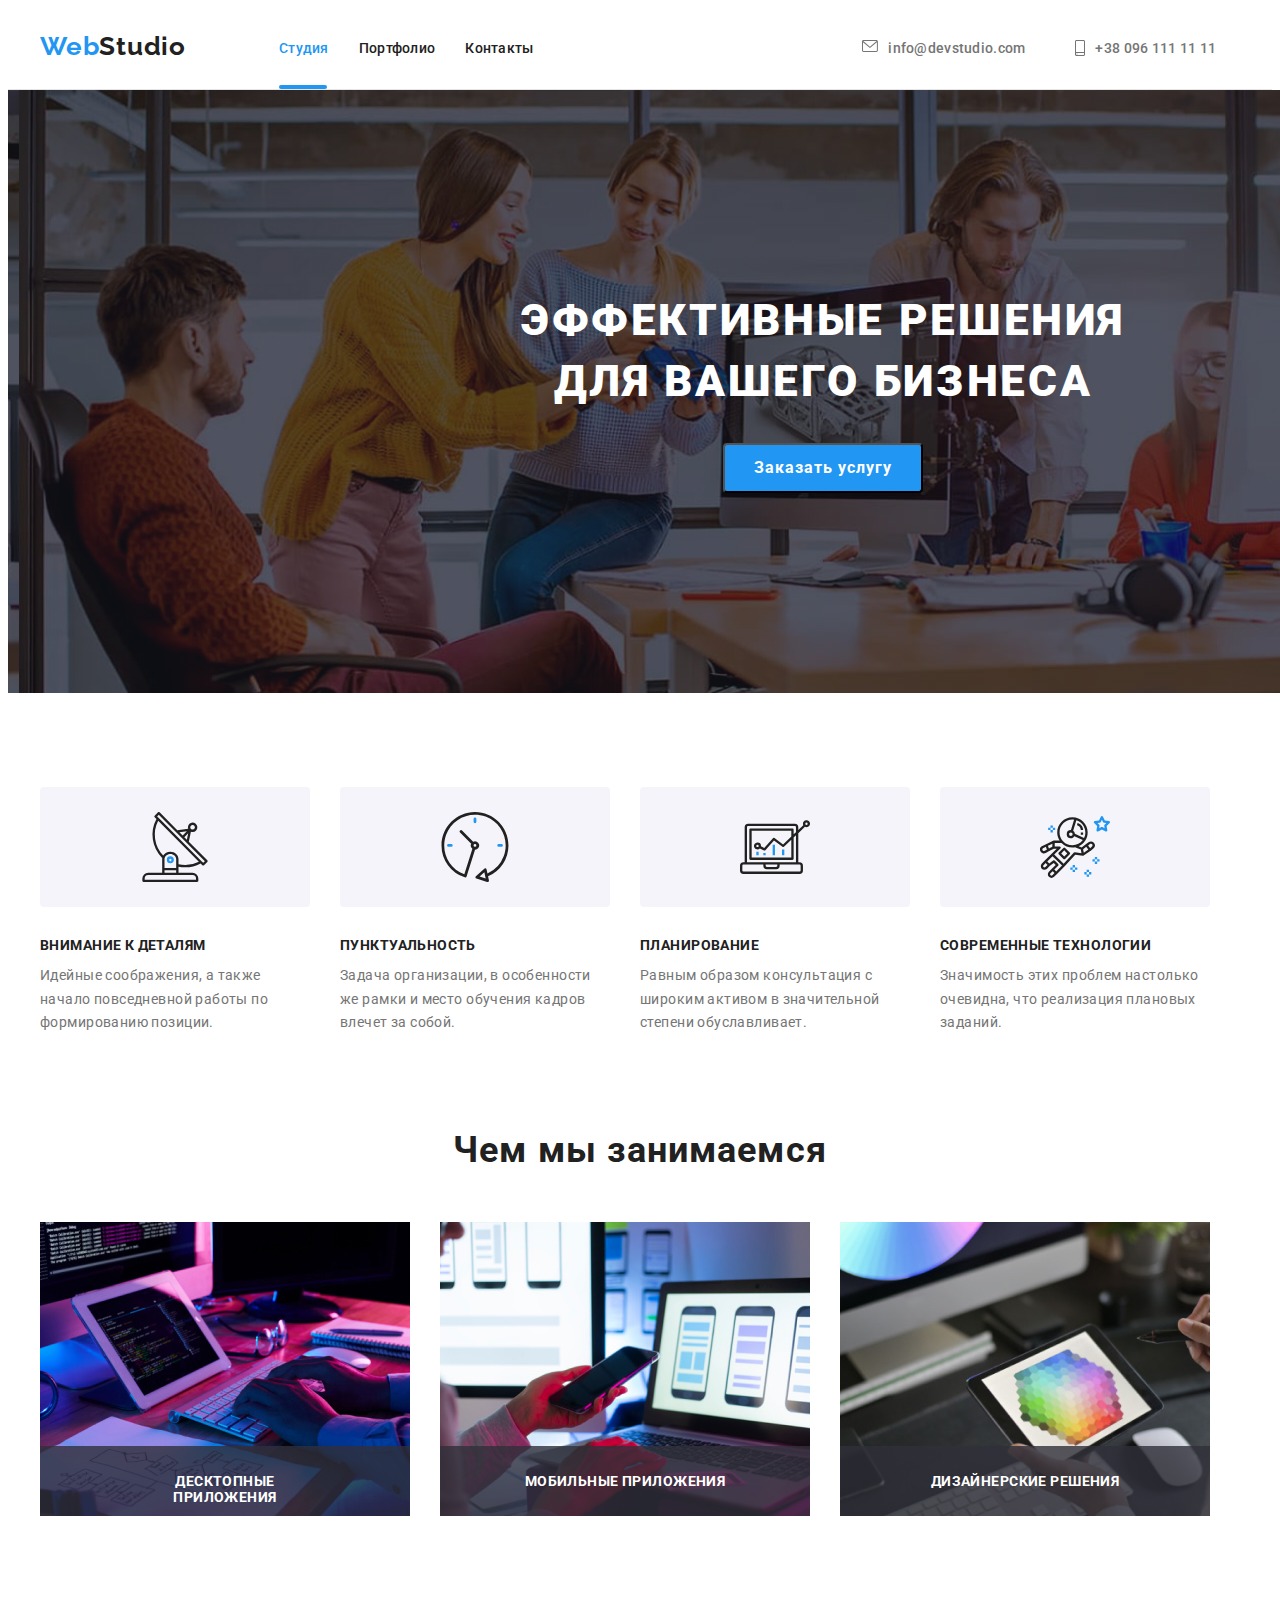
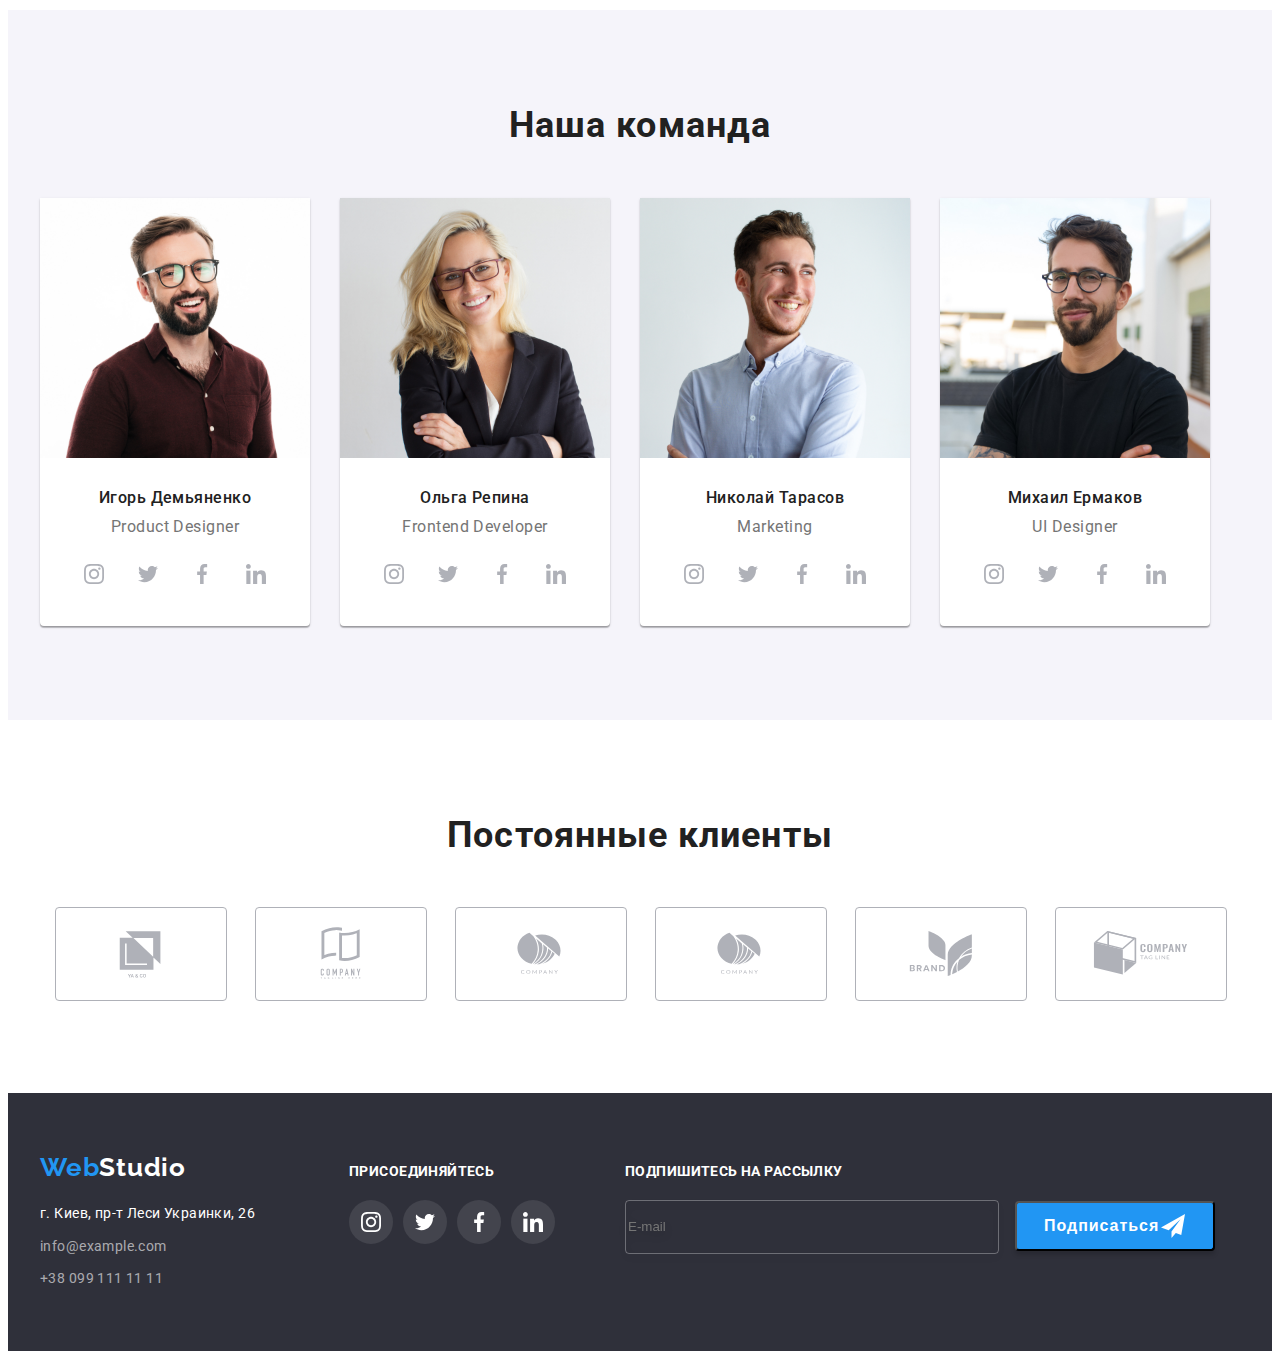
==== commit e7663308: "hw6" ====
--- a/index.html
+++ b/index.html
@@ -8,7 +8,7 @@
     <link rel="stylesheet" href="https://cdnjs.cloudflare.com/ajax/libs/modern-normalize/1.1.0/modern-normalize.min.css" integrity="sha512-wpPYUAdjBVSE4KJnH1VR1HeZfpl1ub8YT/NKx4PuQ5NmX2tKuGu6U/JRp5y+Y8XG2tV+wKQpNHVUX03MfMFn9Q==" crossorigin="anonymous" referrerpolicy="no-referrer">
     <link href="https://fonts.googleapis.com/css2?family=Raleway:wght@700&family=Roboto:wght@400;500;700;900&display=swap" rel="stylesheet">
     <link rel="stylesheet" href="./css/styles.css">
-    <title> Домашнее задание #5</title>
+    <title> Домашнее задание #6</title>
 </head>
 
 <body>
--- a/css/styles.css
+++ b/css/styles.css
@@ -46,7 +46,10 @@
     padding-right: 15px;
     width: 1200px;
 }
-
+.visually-hidden {
+    position: absolute;
+    white-space: nowrap;
+    width: 1px;
     height: 1px;
     overflow: hidden;
     border: 0;
@@ -54,6 +57,7 @@
     clip: rect(0 0 0 0);
     clip-path: inset(50%);
     margin: -1px;
+}
 .hero-container {
     margin: auto;
     padding-left: 15px;
@@ -208,11 +212,13 @@
 
 /* 
 .icon-mail::before {
+background-image: url(../images/icons-header/icon-mail.svg);
 }
 
 .icon-phone::before {
 background-image: url(../images/icons-header/icon-tel.svg);
 height: 16px;
+width: 10px;
 } */
 
 .accent-color {
@@ -326,9 +332,6 @@
     padding-top: 94px;
     padding-bottom: 47px;
 }
-
-    visibility: hidden;
-    width: 0;
 
 .advantage-title {
     font-style: normal;
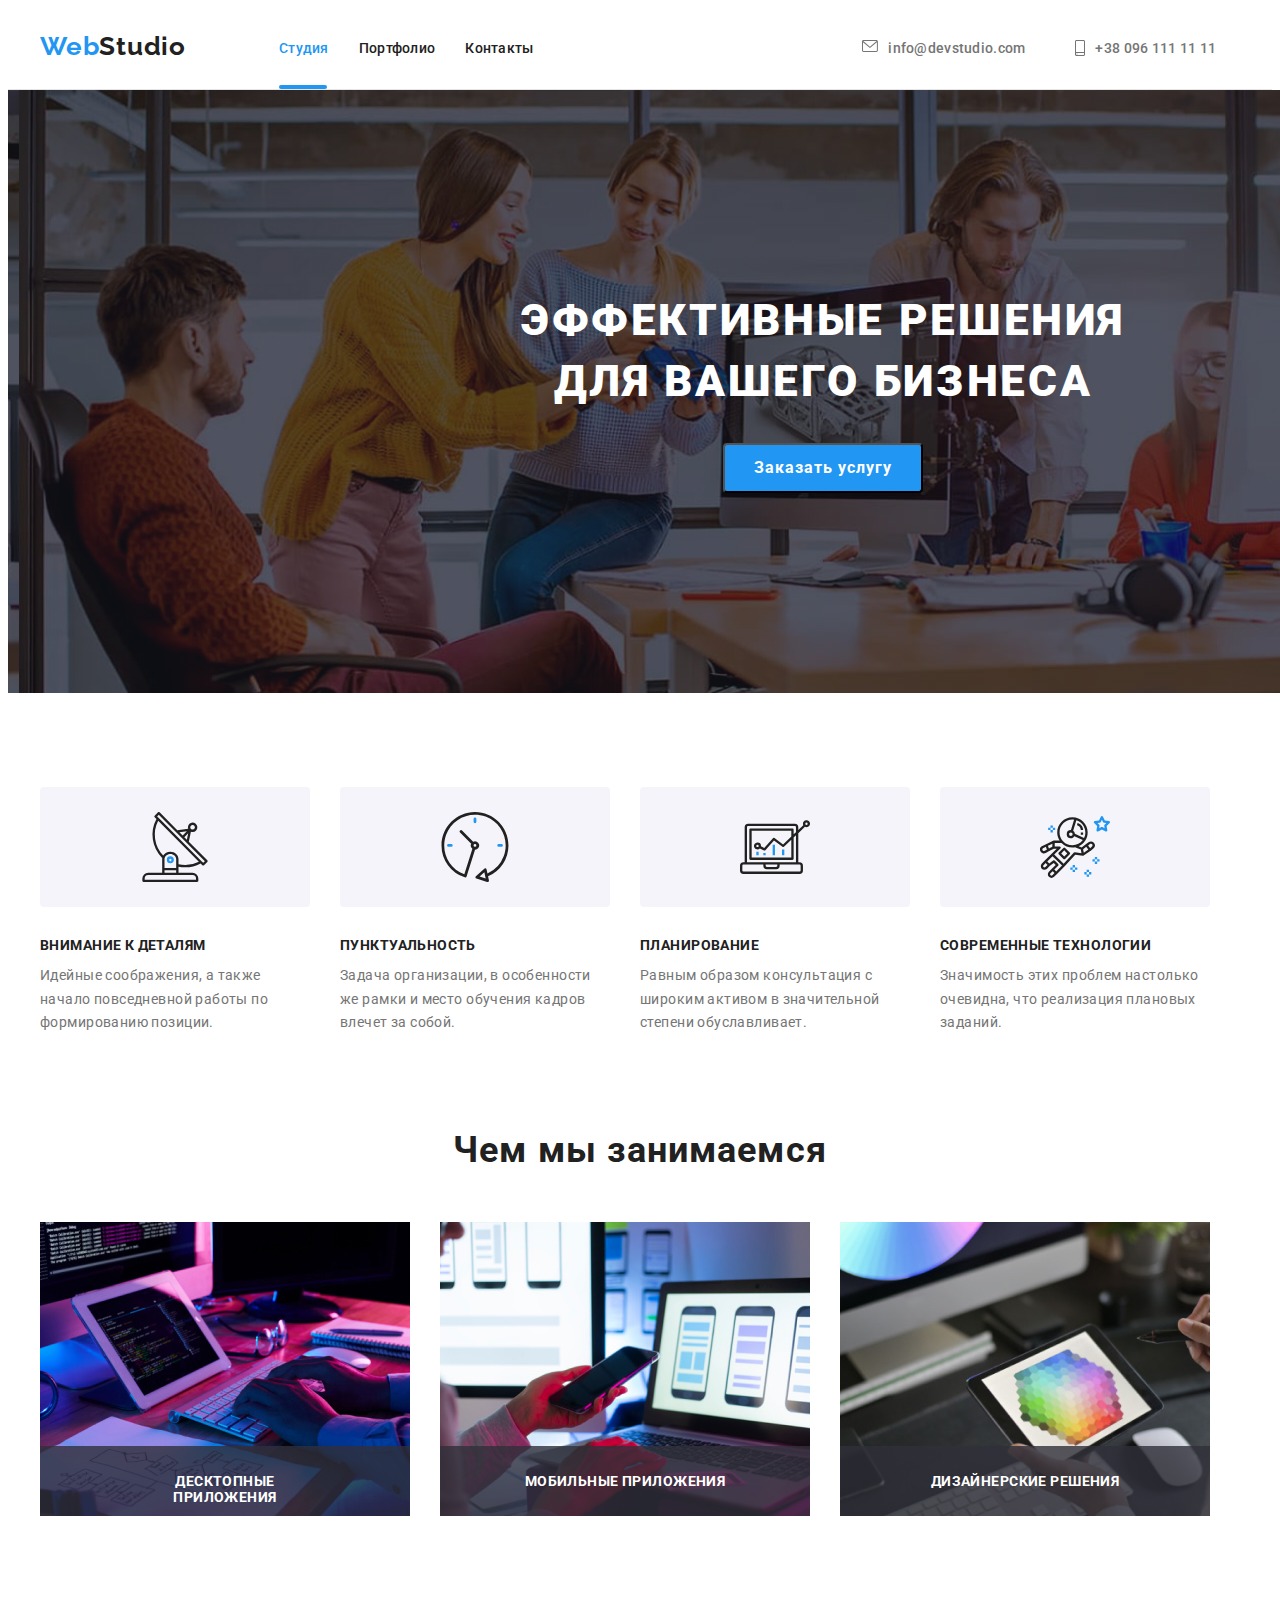
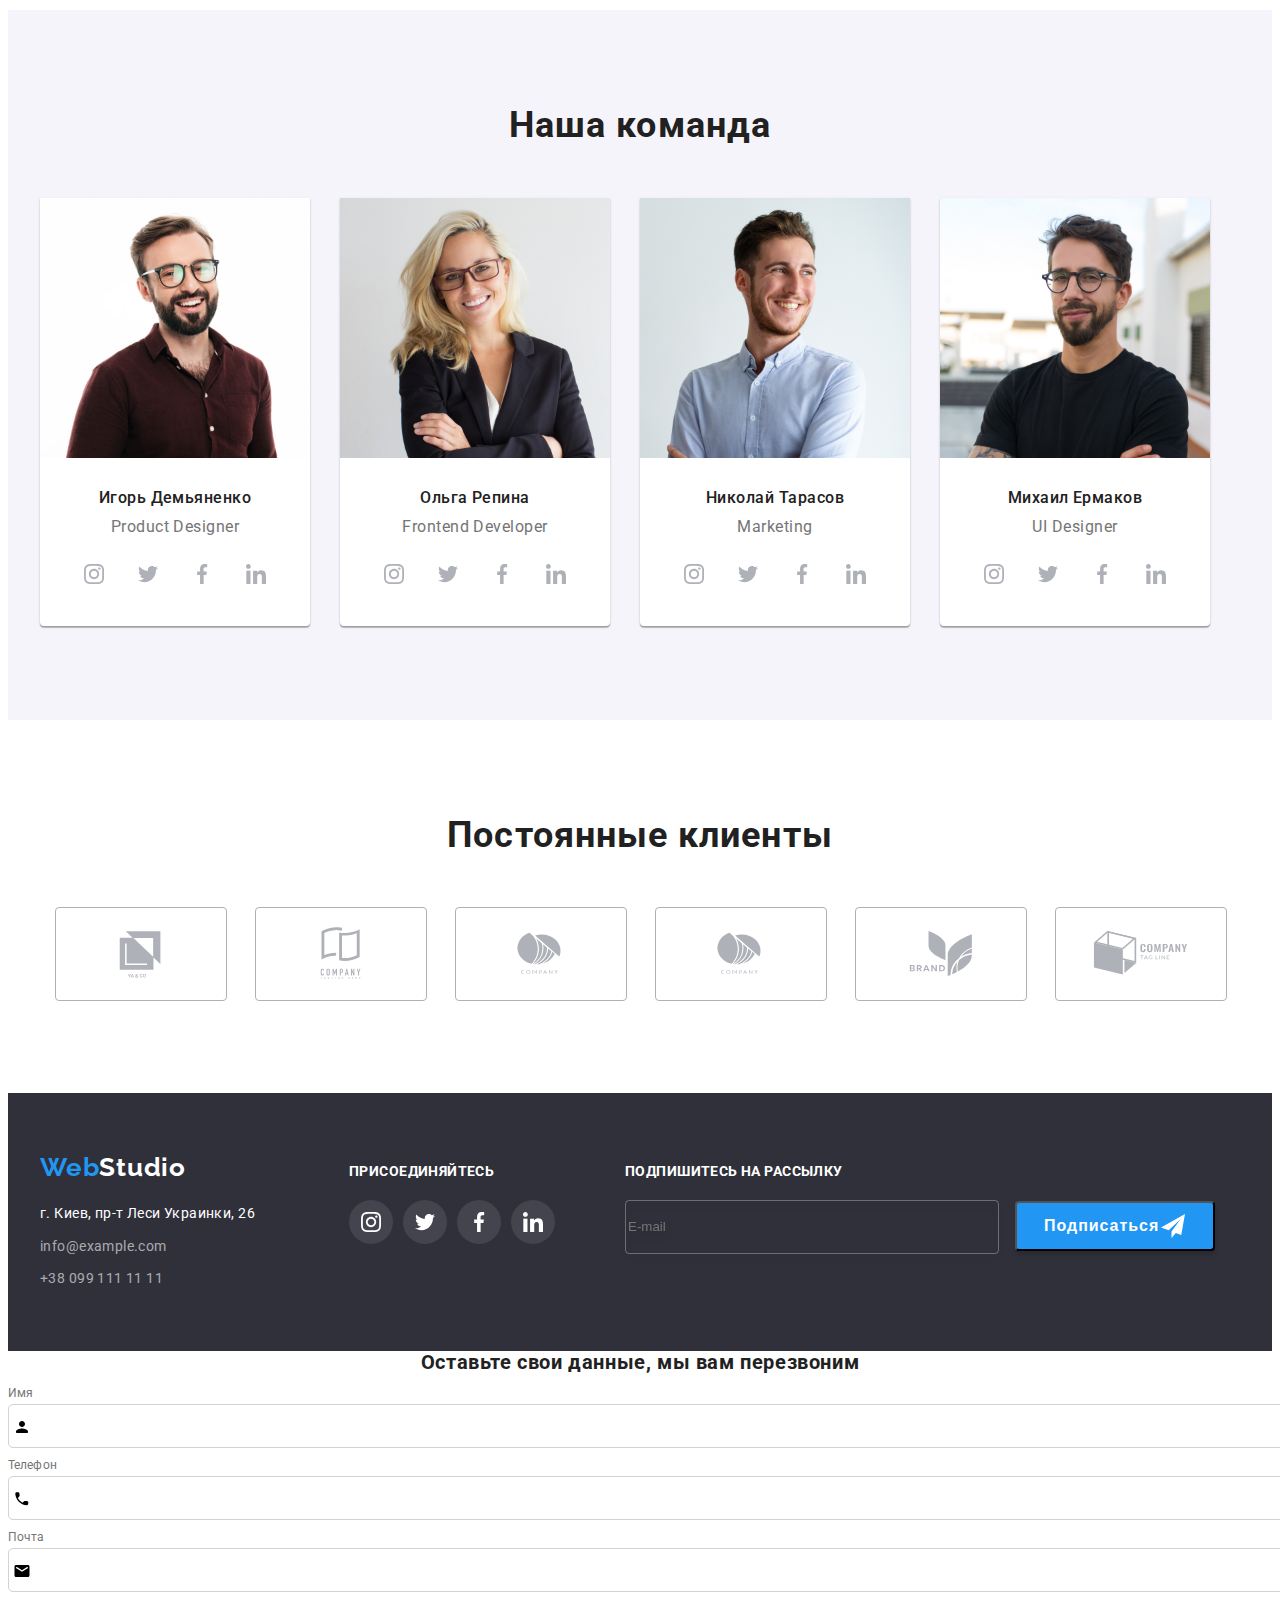
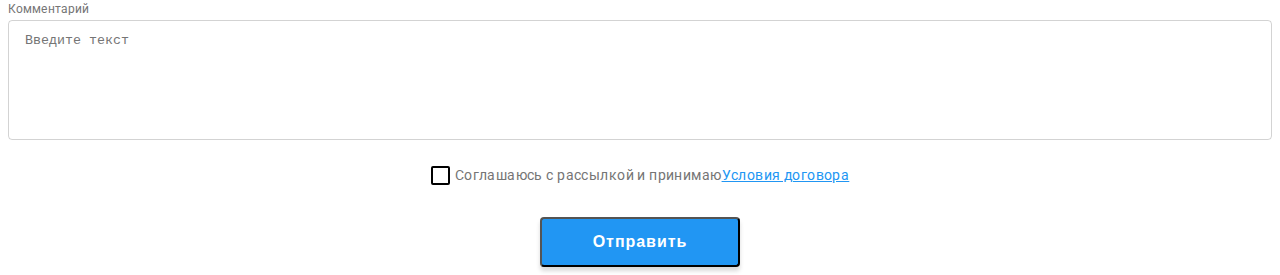
==== commit 56a8881b: "hw6" ====
--- a/index.html
+++ b/index.html
@@ -387,68 +387,127 @@
                     <use href=".//images/symbol-defs.svg#icon-close"></use>
                 </svg>
             </button>
-            <form action="#" class="form-padding">
-                <b class="form-title">Оставьте свои данные, мы вам перезвоним</b>
-                <div class="modal-field">
-                    <label class="form-label"><span class="label-text">Имя</span>
-                        <span class="input-wrap">
-                        <input class="form-input"
-                        type="text"
-                        name="user-name"
-                        required
-                        >
-                        <svg class="form-icons">
-                            <use href="./images/symbol-defs.svg#icon-user-name-icon"></use>
-                        </svg>
-                        </span>
-                    </label>
+            <form action="#" >
+                <div class="form-padding">
+                    <b class="form-title">Оставьте свои данные, мы вам перезвоним</b>
+<div class="modal-field">
+    <label class="form-label"><span class="label-text">Имя</span>
+        <span class="input-wrap">
+        <input class="form-input"
+        type="text"
+        name="user-name"
+        required
+        >
+        <svg class="form-icons">
+            <use href="./images/symbol-defs.svg#icon-user-name-icon"></use>
+        </svg>
+        </span>
+    </label>
+</div>
+<div class="modal-field">
+    <label class="form-label"><span class="label-text">Телефон</span>
+        <span class="input-wrap">
+        <input class="form-input"type="tel"
+        name="user-tel"
+        required
+        >
+        <svg class="form-icons">
+            <use href="./images/symbol-defs.svg#icon-user-phone-icon"></use>
+        </svg>
+        </span>
+    </label>
+</div>
+<div class="modal-field">
+    <label class="form-label"><span class="label-text">Почта</span>
+        <span class="input-wrap">
+            <input class="form-input"type="email"
+        name="user-email"
+        >
+            <svg class="form-icons">
+            <use href="./images/symbol-defs.svg#icon-user-mail-icon"></use>
+            </svg>
+        </span>
+    </label>
+</div>
+<div class="modal-textarea">
+    <label class="form-label"><span class="label-text">Комментарий</span>
+    <textarea class=" form-textarea " name="comment " placeholder="Введите текст"></textarea>
+</label>
+</div>
+<div class="Modal-chekbox">
+    <input type="checkbox" class="form-check visually-hidden" name="policy" value="yes" id="form-check" required>
+    <label for="form-check" class="check-text">
+        <span>
+            <svg class="icon-check">
+                <use href="./images/symbol-defs.svg#icon-check"></use>
+            </svg>
+        </span>
+        Соглашаюсь с рассылкой и принимаю <a href="" class="check-link">Условия договора</a>
+    </label>
+</div>
+<button type="submit" class="form-submit-button"><span class="form-button-text">Отправить</span></button>
                 </div>
-                <div class="modal-field">
-                    <label class="form-label"><span class="label-text">Телефон</span>
-                        <span class="input-wrap">
-                        <input class="form-input"type="tel"
-                        name="user-tel"
-                        required
-                        >
-                        <svg class="form-icons">
-                            <use href="./images/symbol-defs.svg#icon-user-phone-icon"></use>
-                        </svg>
-                        </span>
-                    </label>
-                </div>
-                <div class="modal-field">
-                    <label class="form-label"><span class="label-text">Почта</span>
-                        <span class="input-wrap">
-                            <input class="form-input"type="email"
-                        name="user-email"
-                        >
-                            <svg class="form-icons">
-                            <use href="./images/symbol-defs.svg#icon-user-mail-icon"></use>
-                            </svg>
-                        </span>
-                    </label>
-                </div>
-                <div class="modal-textarea">
-                    <label class="form-label"><span class="label-text">Комментарий</span>
-                    <textarea class=" form-textarea " name="comment " placeholder="Введите текст"></textarea>
-                </label>
-                </div>
-                <div class="Modal-chekbox">
-                    <input type="checkbox" class="form-check visually-hidden" name="policy" value="yes" id="form-check" required>
-                    <label for="form-check" class="check-text">
-                        <span>
-                            <svg class="icon-check">
-                                <use href="./images/symbol-defs.svg#icon-check"></use>
-                            </svg>
-                        </span>
-                        Соглашаюсь с рассылкой и принимаю <a href="" class="check-link">Условия договора</a>
-                    </label>
-                </div>
-                <button type="submit" class="form-submit-button"><span class="form-button-text">Отправить</span></button>
             </form>
         </div>
     </div>
     <script src="./js/modal.js "></script>
 </body>
 
-</html>+</html>
+<b class="form-title">Оставьте свои данные, мы вам перезвоним</b>
+<div class="modal-field">
+    <label class="form-label"><span class="label-text">Имя</span>
+        <span class="input-wrap">
+        <input class="form-input"
+        type="text"
+        name="user-name"
+        required
+        >
+        <svg class="form-icons">
+            <use href="./images/symbol-defs.svg#icon-user-name-icon"></use>
+        </svg>
+        </span>
+    </label>
+</div>
+<div class="modal-field">
+    <label class="form-label"><span class="label-text">Телефон</span>
+        <span class="input-wrap">
+        <input class="form-input"type="tel"
+        name="user-tel"
+        required
+        >
+        <svg class="form-icons">
+            <use href="./images/symbol-defs.svg#icon-user-phone-icon"></use>
+        </svg>
+        </span>
+    </label>
+</div>
+<div class="modal-field">
+    <label class="form-label"><span class="label-text">Почта</span>
+        <span class="input-wrap">
+            <input class="form-input"type="email"
+        name="user-email"
+        >
+            <svg class="form-icons">
+            <use href="./images/symbol-defs.svg#icon-user-mail-icon"></use>
+            </svg>
+        </span>
+    </label>
+</div>
+<div class="modal-textarea">
+    <label class="form-label"><span class="label-text">Комментарий</span>
+    <textarea class=" form-textarea " name="comment " placeholder="Введите текст"></textarea>
+</label>
+</div>
+<div class="Modal-chekbox">
+    <input type="checkbox" class="form-check visually-hidden" name="policy" value="yes" id="form-check" required>
+    <label for="form-check" class="check-text">
+        <span>
+            <svg class="icon-check">
+                <use href="./images/symbol-defs.svg#icon-check"></use>
+            </svg>
+        </span>
+        Соглашаюсь с рассылкой и принимаю <a href="" class="check-link">Условия договора</a>
+    </label>
+</div>
+<button type="submit" class="form-submit-button"><span class="form-button-text">Отправить</span></button>--- a/css/styles.css
+++ b/css/styles.css
@@ -1,214 +1,209 @@
-    :root {
-    --main-text: #757575;
-    --title-text: #212121;
-    --accent: #2196F3;
-    --main-bg: #FFFFFF;
-    --hero-bg: #2F303A;
-    --header-borderline: #E5E5E5;
-    --secondary-bg: #F5F4FA;
-    --partfolio-border: #EEEEEE;
-    --soc-link: #AFB1B8;
-    --soc-link-h: #ffffff;
-    --footerbcg-soc-link: #43444D;
-    --clients-border: #AFB1B8;
-    --gap: 30px;
-    --item: 1;
+:root {
+  --main-text: #757575;
+  --title-text: #212121;
+  --accent: #2196f3;
+  --main-bg: #ffffff;
+  --hero-bg: #2f303a;
+  --header-borderline: #e5e5e5;
+  --secondary-bg: #f5f4fa;
+  --partfolio-border: #eeeeee;
+  --soc-link: #afb1b8;
+  --soc-link-h: #ffffff;
+  --footerbcg-soc-link: #43444d;
+  --clients-border: #afb1b8;
+  --gap: 30px;
+  --item: 1;
 }
 
 body {
-    font-family: Roboto, sans-serif, Raleway;
-    background-color: var(--main-bg);
-    color: var(--main-text);
+  font-family: Roboto, sans-serif, Raleway;
+  background-color: var(--main-bg);
+  color: var(--main-text);
 }
 
 p,
 h1,
 h2,
 h3 {
-    margin: 0;
-    padding: 0;
+  margin: 0;
+  padding: 0;
 }
 
 ul,
 ol {
-    margin: 0;
-    padding: 0;
-    list-style: none;
+  margin: 0;
+  padding: 0;
+  list-style: none;
 }
 
 .sections {
-    padding: 94px 0px;
+  padding: 94px 0px;
 }
 
 .container {
-    margin: auto;
-    padding-left: 15px;
-    padding-right: 15px;
-    width: 1200px;
+  margin: auto;
+  padding-left: 15px;
+  padding-right: 15px;
+  width: 1200px;
 }
 .visually-hidden {
-    position: absolute;
-    white-space: nowrap;
-    width: 1px;
-    height: 1px;
-    overflow: hidden;
-    border: 0;
-    padding: 0;
-    clip: rect(0 0 0 0);
-    clip-path: inset(50%);
-    margin: -1px;
+  position: absolute;
+  white-space: nowrap;
+  width: 1px;
+  height: 1px;
+  overflow: hidden;
+  border: 0;
+  padding: 0;
+  clip: rect(0 0 0 0);
+  clip-path: inset(50%);
+  margin: -1px;
 }
 .hero-container {
-    margin: auto;
-    padding-left: 15px;
-    padding-right: 15px;
-    min-width: 1600px;
+  margin: auto;
+  padding-left: 15px;
+  padding-right: 15px;
+  min-width: 1600px;
 }
 
 img {
-    display: block;
-    max-width: 100%;
-    height: auto;
+  display: block;
+  max-width: 100%;
+  height: auto;
 }
 
 .flex-box {
-    display: flex;
+  display: flex;
 }
 
 .page-header {
-    border-bottom: 1px solid var(--header-borderline);
-}
-
+  border-bottom: 1px solid var(--header-borderline);
+}
 
 /* header section */
 
 .navigation-list {
-    display: flex;
-    margin-right: 305px;
-    list-style: none;
-    font-style: normal;
-    font-weight: 500;
-    font-size: 14px;
-    line-height: 1.2;
-    letter-spacing: 0.02em;
-    color: var(--title-text);
-}
-
-.nav-item+.nav-item {
-    margin-left: 30px;
+  display: flex;
+  margin-right: 305px;
+  list-style: none;
+  font-style: normal;
+  font-weight: 500;
+  font-size: 14px;
+  line-height: 1.2;
+  letter-spacing: 0.02em;
+  color: var(--title-text);
+}
+
+.nav-item + .nav-item {
+  margin-left: 30px;
 }
 
 .nav-link {
-    position: relative;
-    display: block;
-    padding-top: 32px;
-    padding-bottom: 32px;
-    color: var(--title-text);
+  position: relative;
+  display: block;
+  padding-top: 32px;
+  padding-bottom: 32px;
+  color: var(--title-text);
 }
 
 .bottom-line::after {
-    display: block;
-    content: '';
-    height: 4px;
-    width: 48px;
-    background-color: var(--accent);
-    border-radius: 2px;
-    position: absolute;
-    bottom: 0px;
-    left: 0px;
+  display: block;
+  content: '';
+  height: 4px;
+  width: 48px;
+  background-color: var(--accent);
+  border-radius: 2px;
+  position: absolute;
+  bottom: 0px;
+  left: 0px;
 }
 
 .partfolio-bottom-line::after {
-    display: block;
-    content: '';
-    height: 4px;
-    width: 78px;
-    background-color: var(--accent);
-    border-radius: 2px;
-    position: absolute;
-    bottom: 0px;
-    left: 0px;
-}
-
+  display: block;
+  content: '';
+  height: 4px;
+  width: 78px;
+  background-color: var(--accent);
+  border-radius: 2px;
+  position: absolute;
+  bottom: 0px;
+  left: 0px;
+}
 
 /* :not(:last-child) */
 
 .contacts-list {
-    display: flex;
-    margin-bottom: 0;
-    margin-right: auto;
-    margin-left: auto;
+  display: flex;
+  margin-bottom: 0;
+  margin-right: auto;
+  margin-left: auto;
 }
 
 .contacts-item {
-    display: flex;
-    justify-content: center;
-    align-items: center;
-    width: 100%;
-    height: 100%;
-    list-style: none;
-    font-style: normal;
-    font-weight: 500;
-    font-size: 14px;
-    line-height: 1.2;
-    letter-spacing: 0.02em;
-}
-
-.contacts-item+.contacts-item {
-    margin-left: 50px;
+  display: flex;
+  justify-content: center;
+  align-items: center;
+  width: 100%;
+  height: 100%;
+  list-style: none;
+  font-style: normal;
+  font-weight: 500;
+  font-size: 14px;
+  line-height: 1.2;
+  letter-spacing: 0.02em;
+}
+
+.contacts-item + .contacts-item {
+  margin-left: 50px;
 }
 
 .header-icon-mail {
-    width: 16px;
-    height: 12px;
-    fill: currentColor;
-    order: -1;
-    margin-right: 10px;
+  width: 16px;
+  height: 12px;
+  fill: currentColor;
+  order: -1;
+  margin-right: 10px;
 }
 
 .header-icon-phone {
-    width: 10px;
-    height: 16px;
-    fill: currentColor;
-    order: -1;
-    margin-right: 10px;
-}
-
+  width: 10px;
+  height: 16px;
+  fill: currentColor;
+  order: -1;
+  margin-right: 10px;
+}
 
 /* :not(:last-child) */
 
 .contacts-link {
-    display: flex;
-    margin-right: 0px;
-    padding-top: 32px;
-    padding-bottom: 32px;
-    color: var(--main-text);
+  display: flex;
+  margin-right: 0px;
+  padding-top: 32px;
+  padding-bottom: 32px;
+  color: var(--main-text);
 }
 
 .header-icons-list {
-    display: flex;
-    align-items: center;
-    justify-content: center;
+  display: flex;
+  align-items: center;
+  justify-content: center;
 }
 
 .header-icons-items {
-    width: 16px;
-    height: 12px;
-}
-
-.header-icons-items+.header-icons-items {
-    margin-left: 10px;
+  width: 16px;
+  height: 12px;
+}
+
+.header-icons-items + .header-icons-items {
+  margin-left: 10px;
 }
 
 .header-icons {
-    width: 100%;
-    height: 100%;
-}
-
+  width: 100%;
+  height: 100%;
+}
 
 /* height="12" width="16"
 height="16" width="10" */
-
 
 /* 
 .icon-mail::before {
@@ -222,822 +217,812 @@
 } */
 
 .accent-color {
-    color: var(--accent);
+  color: var(--accent);
 }
 
 .link {
-    text-decoration: none;
-    transition: color 250ms linear;
+  text-decoration: none;
+  transition: color 250ms linear;
 }
 
 .link:hover,
 .link:focus {
-    color: var(--accent);
+  color: var(--accent);
 }
 
 .logo {
-    padding-top: 24px;
-    padding-bottom: 25px;
-    margin-right: 93px;
-    font-family: Raleway;
-    font-weight: bold;
-    font-size: 26px;
-    line-height: 1.1;
-    letter-spacing: 0.03em;
+  padding-top: 24px;
+  padding-bottom: 25px;
+  margin-right: 93px;
+  font-family: Raleway;
+  font-weight: bold;
+  font-size: 26px;
+  line-height: 1.1;
+  letter-spacing: 0.03em;
 }
 
 .web-logo {
-    color: var(--accent);
+  color: var(--accent);
 }
 
 .studio-logo-header {
-    color: var(--title-text);
+  color: var(--title-text);
 }
 
 .studio-logo-fotter {
-    color: var(--main-bg)
-}
-
+  color: var(--main-bg);
+}
 
 /* hero section */
 
 .hero {
-    padding-top: 200px;
-    padding-bottom: 200px;
-    text-align: center;
-    /* background-color: var(--hero-bg); */
+  padding-top: 200px;
+  padding-bottom: 200px;
+  text-align: center;
+  /* background-color: var(--hero-bg); */
 }
 
 .hero-bcg {
-    max-width: 1600px;
-    max-height: 600px;
-    margin-right: auto;
-    margin-left: auto;
-    background-image: linear-gradient( rgba(25, 28, 38, 0.5), rgba(25, 28, 38, 0.5)), url(../images/hero-bcg/hero.jpg);
-    background-position: center;
-    background-size: contain;
+  max-width: 1600px;
+  max-height: 600px;
+  margin-right: auto;
+  margin-left: auto;
+  background-image: linear-gradient(rgba(25, 28, 38, 0.5), rgba(25, 28, 38, 0.5)),
+    url(../images/hero-bcg/hero.jpg);
+  background-position: center;
+  background-size: contain;
 }
 
 .hero-title {
-    margin-right: auto;
-    margin-left: auto;
-    margin-bottom: 30px;
-    max-width: 700px;
-    font-weight: 900;
-    font-size: 44px;
-    line-height: 1.4;
-    letter-spacing: 0.06em;
-    text-transform: uppercase;
-    color: var(--main-bg);
+  margin-right: auto;
+  margin-left: auto;
+  margin-bottom: 30px;
+  max-width: 700px;
+  font-weight: 900;
+  font-size: 44px;
+  line-height: 1.4;
+  letter-spacing: 0.06em;
+  text-transform: uppercase;
+  color: var(--main-bg);
 }
 
 .hero-button {
-    /* margin-bottom: 200px; */
-    min-width: 200px;
-    min-height: 50px;
-    box-shadow: 0px 4px 4px rgba(0, 0, 0, 0.15);
-    border-radius: 4px;
-    background-color: var(--accent);
-    color: var(--main-bg);
+  /* margin-bottom: 200px; */
+  min-width: 200px;
+  min-height: 50px;
+  box-shadow: 0px 4px 4px rgba(0, 0, 0, 0.15);
+  border-radius: 4px;
+  background-color: var(--accent);
+  color: var(--main-bg);
 }
 
 .hero-button-text {
-    font-family: Roboto;
-    font-style: normal;
-    font-weight: bold;
-    font-size: 16px;
-    line-height: 1.9;
-    letter-spacing: 0.06em;
-    color: var(--main-bg);
-}
-
+  font-family: Roboto;
+  font-style: normal;
+  font-weight: bold;
+  font-size: 16px;
+  line-height: 1.9;
+  letter-spacing: 0.06em;
+  color: var(--main-bg);
+}
 
 /* main styles */
 
 .section-title {
-    margin: 0;
-    margin-bottom: 50px;
-    font-weight: bold;
-    font-size: 36px;
-    line-height: 1.2;
-    text-align: center;
-    letter-spacing: 0.03em;
-    color: var(--title-text);
-}
-
+  margin: 0;
+  margin-bottom: 50px;
+  font-weight: bold;
+  font-size: 36px;
+  line-height: 1.2;
+  text-align: center;
+  letter-spacing: 0.03em;
+  color: var(--title-text);
+}
 
 /* advantages */
 
 .section-f-s-p-b {
-    padding-top: 94px;
-    padding-bottom: 47px;
+  padding-top: 94px;
+  padding-bottom: 47px;
 }
 
 .advantage-title {
-    font-style: normal;
-    font-weight: bold;
-    font-size: 14px;
-    line-height: 1.2;
-    letter-spacing: 0.03em;
-    text-transform: uppercase;
-    color: var(--title-text);
-    margin-bottom: 10px;
+  font-style: normal;
+  font-weight: bold;
+  font-size: 14px;
+  line-height: 1.2;
+  letter-spacing: 0.03em;
+  text-transform: uppercase;
+  color: var(--title-text);
+  margin-bottom: 10px;
 }
 
 .advantage-flex {
-    display: flex;
-    flex-direction: row;
-}
-
-.advantage-list-item+.advantage-list-item {
-    margin-left: 30px;
+  display: flex;
+  flex-direction: row;
+}
+
+.advantage-list-item + .advantage-list-item {
+  margin-left: 30px;
 }
 
 .advantage-list-item::before {
-    display: block;
-    content: '';
-    height: 120px;
-    width: 270px;
-    margin-bottom: 30px;
-    background: #F5F4FA;
-    border-radius: 4px;
-    background-repeat: no-repeat;
-    background-position: center;
-    background-size: auto;
+  display: block;
+  content: '';
+  height: 120px;
+  width: 270px;
+  margin-bottom: 30px;
+  background: #f5f4fa;
+  border-radius: 4px;
+  background-repeat: no-repeat;
+  background-position: center;
+  background-size: auto;
 }
 
 .antenna::before {
-    background-image: url(../images/advantage-svg/antenna.svg);
+  background-image: url(../images/advantage-svg/antenna.svg);
 }
 
 .clock::before {
-    background-image: url(../images/advantage-svg/clock.svg);
+  background-image: url(../images/advantage-svg/clock.svg);
 }
 
 .diagram::before {
-    background-image: url(../images/advantage-svg/diagram.svg);
+  background-image: url(../images/advantage-svg/diagram.svg);
 }
 
 .astronaut::before {
-    background-image: url(../images/advantage-svg/astronaut.svg);
-}
-
+  background-image: url(../images/advantage-svg/astronaut.svg);
+}
 
 /* .contacts-item:not(:last-child) {
 margin-left: 30px;
 } */
 
 .advantage-text {
-    max-width: 270px;
-    font-style: normal;
-    font-weight: normal;
-    font-size: 14px;
-    line-height: 1.7;
-    letter-spacing: 0.03em;
-    color: var(--main-text);
-}
-
+  max-width: 270px;
+  font-style: normal;
+  font-weight: normal;
+  font-size: 14px;
+  line-height: 1.7;
+  letter-spacing: 0.03em;
+  color: var(--main-text);
+}
 
 /* section about us */
 
 .section-f-s-p-t {
-    padding-top: 47px;
-    padding-bottom: 94px;
+  padding-top: 47px;
+  padding-bottom: 94px;
 }
 
 .centered {
-    text-align: center;
-}
-
-.about-us-photo+.about-us-photo {
-    margin-left: 30px;
+  text-align: center;
+}
+
+.about-us-photo + .about-us-photo {
+  margin-left: 30px;
 }
 
 .about-us-img {
-    position: relative;
+  position: relative;
 }
 
 .about-img-text {
-    position: absolute;
-    bottom: 0px;
-    right: 0px;
-    width: 370px;
-    height: 70px;
-    background: rgba(47, 48, 58, 0.8);
+  position: absolute;
+  bottom: 0px;
+  right: 0px;
+  width: 370px;
+  height: 70px;
+  background: rgba(47, 48, 58, 0.8);
 }
 
 .about-us-text {
-    position: absolute;
-    bottom: 50%;
-    right: 50%;
-    transform: translate(50%, 50%);
-    width: 205px;
-    height: 16px;
-    font-weight: bold;
-    font-size: 14px;
-    line-height: 16px;
-    text-align: center;
-    letter-spacing: 0.03em;
-    text-transform: uppercase;
-    color: #FFFFFF;
-}
-
+  position: absolute;
+  bottom: 50%;
+  right: 50%;
+  transform: translate(50%, 50%);
+  width: 205px;
+  height: 16px;
+  font-weight: bold;
+  font-size: 14px;
+  line-height: 16px;
+  text-align: center;
+  letter-spacing: 0.03em;
+  text-transform: uppercase;
+  color: #ffffff;
+}
 
 /* .about-us-photo:not(:last-child){
 margin-right: 30px;
 } */
 
-
 /* section our team */
 
 .team-title {
-    margin-bottom: 10px;
-    font-style: normal;
-    font-weight: 500;
-    font-size: 16px;
-    line-height: 1.2;
-    letter-spacing: 0.03em;
-    color: var(--title-text);
+  margin-bottom: 10px;
+  font-style: normal;
+  font-weight: 500;
+  font-size: 16px;
+  line-height: 1.2;
+  letter-spacing: 0.03em;
+  color: var(--title-text);
 }
 
 .our-team-cards {
-    border-radius: 0px 0px 4px 4px;
-    box-shadow: 0px 1px 3px rgba(0, 0, 0, 0.12), 0px 1px 1px rgba(0, 0, 0, 0.14), 0px 2px 1px rgba(0, 0, 0, 0.2);
-    background-color: var(--main-bg);
-}
-
-.our-team-cards+.our-team-cards {
-    margin-left: 30px;
+  border-radius: 0px 0px 4px 4px;
+  box-shadow: 0px 1px 3px rgba(0, 0, 0, 0.12), 0px 1px 1px rgba(0, 0, 0, 0.14),
+    0px 2px 1px rgba(0, 0, 0, 0.2);
+  background-color: var(--main-bg);
+}
+
+.our-team-cards + .our-team-cards {
+  margin-left: 30px;
 }
 
 .our-team-cards-text {
-    padding-top: 30px;
-    padding-bottom: 30px;
-}
-
+  padding-top: 30px;
+  padding-bottom: 30px;
+}
 
 /*  .our-team-cards:not(:last-child){
 margin-right: 30px;
 }*/
 
 .team-profession {
-    margin-bottom: 16px;
-    font-style: normal;
-    font-weight: normal;
-    font-size: 16px;
-    line-height: 1.2;
-    letter-spacing: 0.03em;
-    color: var(--main-text);
+  margin-bottom: 16px;
+  font-style: normal;
+  font-weight: normal;
+  font-size: 16px;
+  line-height: 1.2;
+  letter-spacing: 0.03em;
+  color: var(--main-text);
 }
 
 .social-links {
-    display: flex;
-    justify-content: center;
-    align-items: center;
+  display: flex;
+  justify-content: center;
+  align-items: center;
 }
 
 .social-links-items {
-    width: 44px;
-    height: 44px;
-}
-
-.social-links-items+.social-links-items {
-    margin-left: 10px;
+  width: 44px;
+  height: 44px;
+}
+
+.social-links-items + .social-links-items {
+  margin-left: 10px;
 }
 
 .social-link {
-    width: 100%;
-    height: 100%;
-    border-radius: 50%;
-    display: flex;
-    align-items: center;
-    justify-content: center;
-    color: var(--soc-link);
-    transition: background-color 250ms linear, color 250ms linear;
+  width: 100%;
+  height: 100%;
+  border-radius: 50%;
+  display: flex;
+  align-items: center;
+  justify-content: center;
+  color: var(--soc-link);
+  transition: background-color 250ms linear, color 250ms linear;
 }
 
 .link-icon {
-    width: 20px;
-    height: 20px;
-    fill: currentColor;
+  width: 20px;
+  height: 20px;
+  fill: currentColor;
 }
 
 .social-link:hover,
 .social-link:focus {
-    background-color: var(--accent);
-    color: var(--soc-link-h);
+  background-color: var(--accent);
+  color: var(--soc-link-h);
 }
 
 .section-bcg {
-    background-color: var(--secondary-bg);
-}
-
+  background-color: var(--secondary-bg);
+}
 
 /* //////////////////////////////////////    CLIENTS   //////////////////////////////////////*/
 
 .clients-list {
-    display: flex;
-    justify-content: center;
-    align-items: center;
+  display: flex;
+  justify-content: center;
+  align-items: center;
 }
 
 .clients-list-item {
-    width: 170px;
-    height: 92px;
-}
-
-.clients-list-item+.clients-list-item {
-    margin-left: 30px;
+  width: 170px;
+  height: 92px;
+}
+
+.clients-list-item + .clients-list-item {
+  margin-left: 30px;
 }
 
 .clients-link {
-    width: 100%;
-    height: 100%;
-    border: 1px solid var(--clients-border);
-    border-radius: 4px;
-    display: flex;
-    justify-content: center;
-    align-items: center;
-    color: var(--clients-border);
-    transition: color 250ms linear, background-color 250ms linear;
+  width: 100%;
+  height: 100%;
+  border: 1px solid var(--clients-border);
+  border-radius: 4px;
+  display: flex;
+  justify-content: center;
+  align-items: center;
+  color: var(--clients-border);
+  transition: color 250ms linear, background-color 250ms linear;
 }
 
 .clients-svg {
-    width: 106px;
-    height: 60px;
-    fill: currentColor;
+  width: 106px;
+  height: 60px;
+  fill: currentColor;
 }
 
 .clients-link:focus,
 .clients-link:hover {
-    border-color: var(--accent);
-    color: var(--accent);
-    cursor: pointer;
-}
-
+  border-color: var(--accent);
+  color: var(--accent);
+  cursor: pointer;
+}
 
 /* =======================FOOTER==================== */
 
 .footer {
-    background-color: var(--hero-bg);
+  background-color: var(--hero-bg);
 }
 
 .footer-section-padding {
-    padding-top: 60px;
-    padding-bottom: 60px;
+  padding-top: 60px;
+  padding-bottom: 60px;
 }
 
 .footer-conteiner {
-    display: flex;
-    align-items: baseline;
-    align-content: center;
+  display: flex;
+  align-items: baseline;
+  align-content: center;
 }
 
 .footer-logo-padding {
-    display: block;
-    padding: 0;
-    margin-bottom: 20px;
+  display: block;
+  padding: 0;
+  margin-bottom: 20px;
 }
 
 .footer-social-list {
-    display: flex;
-    align-content: center;
+  display: flex;
+  align-content: center;
 }
 
 .footer-social-container {
-    align-content: center;
-    margin-left: 70px;
+  align-content: center;
+  margin-left: 70px;
 }
 
 .footer-social-list {
-    display: flex;
-    justify-content: center;
-    align-items: center;
+  display: flex;
+  justify-content: center;
+  align-items: center;
 }
 
 .social-links-items-footer {
-    width: 44px;
-    height: 44px;
-}
-
-.social-links-items-footer+.social-links-items-footer {
-    margin-left: 10px;
+  width: 44px;
+  height: 44px;
+}
+
+.social-links-items-footer + .social-links-items-footer {
+  margin-left: 10px;
 }
 
 .social-link-footer {
-    width: 100%;
-    height: 100%;
-    border-radius: 50%;
-    display: flex;
-    justify-content: center;
-    align-items: center;
-    color: var(--main-bg);
-    background-color: var(--footerbcg-soc-link);
-    transition: background-color 250ms linear;
+  width: 100%;
+  height: 100%;
+  border-radius: 50%;
+  display: flex;
+  justify-content: center;
+  align-items: center;
+  color: var(--main-bg);
+  background-color: var(--footerbcg-soc-link);
+  transition: background-color 250ms linear;
 }
 
 .link-icon-footer {
-    width: 20px;
-    height: 20px;
-    fill: currentColor;
+  width: 20px;
+  height: 20px;
+  fill: currentColor;
 }
 
 .social-link-footer:hover,
 .social-link-footer:focus {
-    background-color: var(--accent);
+  background-color: var(--accent);
 }
 
 .join {
-    display: inline-block;
-    margin-bottom: 20px;
-    font-style: normal;
-    font-weight: bold;
-    font-size: 14px;
-    line-height: 1.1;
-    letter-spacing: 0.03em;
-    text-transform: uppercase;
-    color: var(--main-bg);
+  display: inline-block;
+  margin-bottom: 20px;
+  font-style: normal;
+  font-weight: bold;
+  font-size: 14px;
+  line-height: 1.1;
+  letter-spacing: 0.03em;
+  text-transform: uppercase;
+  color: var(--main-bg);
 }
 
 .address-text {
-    max-width: 231px;
-    margin-bottom: 9px;
-    font-style: normal;
-    font-weight: normal;
-    font-size: 14px;
-    line-height: 1.7;
-    letter-spacing: 0.03em;
-    color: var(--main-bg);
+  max-width: 231px;
+  margin-bottom: 9px;
+  font-style: normal;
+  font-weight: normal;
+  font-size: 14px;
+  line-height: 1.7;
+  letter-spacing: 0.03em;
+  color: var(--main-bg);
 }
 
 .address-link {
-    display: inline-block;
-    font-style: normal;
-    font-weight: normal;
-    font-size: 14px;
-    line-height: 1.7;
-    letter-spacing: 0.03em;
-    color: rgba(255, 255, 255, 0.6);
+  display: inline-block;
+  font-style: normal;
+  font-weight: normal;
+  font-size: 14px;
+  line-height: 1.7;
+  letter-spacing: 0.03em;
+  color: rgba(255, 255, 255, 0.6);
 }
 
 .address-link:not(:last-child) {
-    margin-bottom: 9px;
-}
-
-.footer-form{
-align-content: center;
-margin-left: 70px;
-}
-.footer-form-input{
-    width: 358px;
-    height: 50px;
-    background-color: transparent;
-    border: 1px solid rgba(255, 255, 255, 0.3);
-    filter: drop-shadow(0px 4px 4px rgba(0, 0, 0, 0.15));
-    border-radius: 4px;
-    outline: none;
-    padding-right: 12px;
-}
-.footer-button-submit{
-    position: relative;
-    width: 200px;
-    height: 50px;
-
-    background: #2196F3;
-    box-shadow: 0px 4px 4px rgba(0, 0, 0, 0.15);
-    border-radius: 4px;
-    margin-left: 12px; 
-}
-.footer-button-text{
-    margin-top: 10px;
-    margin-bottom: 10px;
-    margin-left: 21px;
-    margin-right: 62px;
-    font-style: normal;
-    font-weight: bold;
-    font-size: 16px;
-    line-height: calc(30 / 16);
-    letter-spacing: 0.06em;
-
-    color: #FFFFFF;
-}
-.flex{
-    display: flex;
-}
-.send-icon{
-    position: absolute;
-    top: 50%;
-    right: 28px;
-    transform: translateY(-50%);
-    width: 24px;
-    height: 24px;
-    fill: #FFFFFF;
+  margin-bottom: 9px;
+}
+
+.footer-form {
+  align-content: center;
+  margin-left: 70px;
+}
+.footer-form-input {
+  width: 358px;
+  height: 50px;
+  background-color: transparent;
+  border: 1px solid rgba(255, 255, 255, 0.3);
+  filter: drop-shadow(0px 4px 4px rgba(0, 0, 0, 0.15));
+  border-radius: 4px;
+  outline: none;
+  padding-right: 12px;
+}
+.footer-button-submit {
+  position: relative;
+  width: 200px;
+  height: 50px;
+
+  background: #2196f3;
+  box-shadow: 0px 4px 4px rgba(0, 0, 0, 0.15);
+  border-radius: 4px;
+  margin-left: 12px;
+}
+.footer-button-text {
+  margin-top: 10px;
+  margin-bottom: 10px;
+  margin-left: 21px;
+  margin-right: 62px;
+  font-style: normal;
+  font-weight: bold;
+  font-size: 16px;
+  line-height: calc(30 / 16);
+  letter-spacing: 0.06em;
+
+  color: #ffffff;
+}
+.flex {
+  display: flex;
+}
+.send-icon {
+  position: absolute;
+  top: 50%;
+  right: 28px;
+  transform: translateY(-50%);
+  width: 24px;
+  height: 24px;
+  fill: #ffffff;
 }
 /* ///////////////////////////////////Partfolio styles //////////////////////////////////////////////////////////////*/
 
 .partfolio-buttons {
-    padding-top: 6px;
-    padding-bottom: 6px;
-    padding-left: 22px;
-    padding-right: 22px;
-    font-weight: 500;
-    font-size: 16px;
-    line-height: 1.6;
-    text-align: center;
-    cursor: pointer;
-    background-color: var(--secondary-bg);
-    border: transparent;
-    border-radius: 4px;
-    transition: color 250ms linear, background-color 250ms linear;
+  padding-top: 6px;
+  padding-bottom: 6px;
+  padding-left: 22px;
+  padding-right: 22px;
+  font-weight: 500;
+  font-size: 16px;
+  line-height: 1.6;
+  text-align: center;
+  cursor: pointer;
+  background-color: var(--secondary-bg);
+  border: transparent;
+  border-radius: 4px;
+  transition: color 250ms linear, background-color 250ms linear;
 }
 
 .partfolio-buttons:focus,
 .partfolio-buttons:hover {
-    color: var(--main-bg);
-    background-color: var(--accent);
-    box-shadow: 0px 3px 1px rgba(0, 0, 0, 0.1), 0px 1px 2px rgba(0, 0, 0, 0.08), 0px 2px 2px rgba(0, 0, 0, 0.12);
+  color: var(--main-bg);
+  background-color: var(--accent);
+  box-shadow: 0px 3px 1px rgba(0, 0, 0, 0.1), 0px 1px 2px rgba(0, 0, 0, 0.08),
+    0px 2px 2px rgba(0, 0, 0, 0.12);
 }
 
 .partfolio-card-text {
-    padding-top: 20px;
-    padding-bottom: 20px;
-    padding-left: 24px;
-    padding-right: 24px;
+  padding-top: 20px;
+  padding-bottom: 20px;
+  padding-left: 24px;
+  padding-right: 24px;
 }
 
 .partfolio-image-name {
-    font-weight: bold;
-    font-size: 18px;
-    line-height: 2.0;
-    color: var(--title-text);
+  font-weight: bold;
+  font-size: 18px;
+  line-height: 2;
+  color: var(--title-text);
 }
 
 .partfolio-image-text {
-    font-style: normal;
-    font-weight: normal;
-    font-size: 16px;
-    line-height: 1.9;
-    letter-spacing: 0.03em;
-    color: var(--main-text);
+  font-style: normal;
+  font-weight: normal;
+  font-size: 16px;
+  line-height: 1.9;
+  letter-spacing: 0.03em;
+  color: var(--main-text);
 }
 
 .buttons-list {
-    margin-bottom: 50px;
-    justify-content: center;
-}
-
-.list-item-buttons+.list-item-buttons {
-    margin-left: 8px;
+  margin-bottom: 50px;
+  justify-content: center;
+}
+
+.list-item-buttons + .list-item-buttons {
+  margin-left: 8px;
 }
 
 .partfolio-item-list {
-    flex-wrap: wrap;
-    margin-bottom: -30px;
-    margin-right: -30px;
+  flex-wrap: wrap;
+  margin-bottom: -30px;
+  margin-right: -30px;
 }
 
 .partfolio-list-item {
-    text-decoration: none;
-    flex-basis: calc(100% / 3 - 30px);
-    margin-right: 30px;
-    margin-bottom: 30px;
-    background: var(--main-bg);
-    border: 1px solid var(--partfolio-border);
+  text-decoration: none;
+  flex-basis: calc(100% / 3 - 30px);
+  margin-right: 30px;
+  margin-bottom: 30px;
+  background: var(--main-bg);
+  border: 1px solid var(--partfolio-border);
 }
 
 .partfolio-list-item:hover .partfolio-image-text-up,
 .partfolio-list-item:focus .partfolio-image-text-up {
-    box-shadow: 0px 4px 4px rgba(0, 0, 0, 0.25);
-    transform: translateY(0%);
-}
-
+  box-shadow: 0px 4px 4px rgba(0, 0, 0, 0.25);
+  transform: translateY(0%);
+}
 
 /* =============================partfolio effects=================== */
 
 .partfolio-link {
-    text-decoration: none;
+  text-decoration: none;
 }
 
 .partfolio-img-wrap {
-    position: relative;
-    overflow: hidden;
+  position: relative;
+  overflow: hidden;
 }
 
 .partfolio-image-text-up {
-    position: absolute;
-    top: 0;
-    left: 0;
-    font-size: 18px;
-    line-height: 1.7;
-    letter-spacing: 0.03em;
-    color: #ffffff;
-    background-color: var(--accent);
-    height: 100%;
-    padding: 63px 24px;
-    transform: translateY(100%);
-    transition: transform 250ms linear;
-}
-
+  position: absolute;
+  top: 0;
+  left: 0;
+  font-size: 18px;
+  line-height: 1.7;
+  letter-spacing: 0.03em;
+  color: #ffffff;
+  background-color: var(--accent);
+  height: 100%;
+  padding: 63px 24px;
+  transform: translateY(100%);
+  transition: transform 250ms linear;
+}
 
 /* ========================MODAL=================== */
 
 .backdrop {
-    position: fixed;
-    top: 0px;
-    left: 0px;
-    width: 100%;
-    height: 100%;
-    background: rgba(0, 0, 0, 0.2);
+  position: fixed;
+  top: 0px;
+  left: 0px;
+  width: 100%;
+  height: 100%;
+  background: rgba(0, 0, 0, 0.2);
 }
 
 .is-hidden {
-    visibility: hidden;
-    opacity: 0;
-    pointer-events: none;
+  visibility: hidden;
+  opacity: 0;
+  pointer-events: none;
 }
 
 .modal {
-    position: absolute;
-    top: 50%;
-    left: 50%;
-    transform: translate(-50%, -50%);
-    width: 528px;
-    height: 581px;
-    box-shadow: 0px 1px 3px rgba(0, 0, 0, 0.12), 0px 1px 1px rgba(0, 0, 0, 0.14), 0px 2px 1px rgba(0, 0, 0, 0.2);
-    border-radius: 4px;
-    background-color: #fff;
+  position: absolute;
+  top: 50%;
+  left: 50%;
+  transform: translate(-50%, -50%);
+  width: 528px;
+  height: 581px;
+  box-shadow: 0px 1px 3px rgba(0, 0, 0, 0.12), 0px 1px 1px rgba(0, 0, 0, 0.14),
+    0px 2px 1px rgba(0, 0, 0, 0.2);
+  border-radius: 4px;
+  background-color: #fff;
 }
 
 .modal-close {
-    position: absolute;
-    top: 8px;
-    right: 8px;
-    width: 30px;
-    height: 30px;
-    border: 1px solid rgba(0, 0, 0, 0.1);
-    border-radius: 50%;
-    cursor: pointer;
+  position: absolute;
+  top: 8px;
+  right: 8px;
+  width: 30px;
+  height: 30px;
+  border: 1px solid rgba(0, 0, 0, 0.1);
+  border-radius: 50%;
+  cursor: pointer;
 }
 
 .icon-close {
-    position: absolute;
-    top: 5px;
-    right: 5px;
-    width: 18px;
-    height: 18px;
-}
-
+  position: absolute;
+  top: 5px;
+  right: 5px;
+  width: 18px;
+  height: 18px;
+}
 
 /* ====================== FORM ============================= */
 
 .form-padding {
-    padding: 40px;
+  padding: 40px;
 }
 
 .modal-field {
-    margin-bottom:10px;
-}
-.modal-textarea{
-    margin-bottom: 20px;
-
-}
-.Modal-chekbox{
-    margin-bottom: 30px;
+  margin-bottom: 10px;
+}
+.modal-textarea {
+  margin-bottom: 20px;
+}
+.Modal-chekbox {
+  margin-bottom: 30px;
 }
 .form-title {
-    display: block;
-    margin-bottom: 12px;
-    font-style: normal;
-    font-weight: bold;
-    font-size: 20px;
-    line-height: calc(23 / 20);
-    text-align: center;
-    letter-spacing: 0.03em;
-    color: #212121;
+  display: block;
+  margin-bottom: 12px;
+  font-style: normal;
+  font-weight: bold;
+  font-size: 20px;
+  line-height: calc(23 / 20);
+  text-align: center;
+  letter-spacing: 0.03em;
+  color: #212121;
 }
 
 .form-label {
-    display: block;
-    font-style: normal;
-    font-weight: normal;
-    font-size: 12px;
-    line-height: calc(14 / 12);
-    letter-spacing: 0.01em;
+  display: block;
+  font-style: normal;
+  font-weight: normal;
+  font-size: 12px;
+  line-height: calc(14 / 12);
+  letter-spacing: 0.01em;
 }
 
 .label-text {
-    display: block;
-    width: 80px;
-    height: 14px;
-    font-style: normal;
-    font-weight: normal;
-    font-size: 12px;
-    line-height: calc(14 / 12);
-    letter-spacing: 0.01em;
-    margin-bottom: 4px;
+  display: block;
+  width: 80px;
+  height: 14px;
+  font-style: normal;
+  font-weight: normal;
+  font-size: 12px;
+  line-height: calc(14 / 12);
+  letter-spacing: 0.01em;
+  margin-bottom: 4px;
 }
 
 .input-wrap {
-    position: relative;
+  position: relative;
 }
 
 .form-input {
-    width: 100%;
-    height: 40px;
-    background-color: transparent;
-    border: 1px solid rgba(33, 33, 33, 0.2);
-    border-radius: 5px;
-    padding-left: 35px;
-    outline: none;
+  width: 100%;
+  height: 40px;
+  background-color: transparent;
+  border: 1px solid rgba(33, 33, 33, 0.2);
+  border-radius: 5px;
+  padding-left: 35px;
+  outline: none;
 }
 
 .form-input:focus {
-    border-color: var(--accent);
-}
-
-.form-input:focus+.form-icons {
-    fill: var(--accent);
+  border-color: var(--accent);
+}
+
+.form-input:focus + .form-icons {
+  fill: var(--accent);
 }
 
 .form-textarea {
-    width: 100%;
-    height: 120px;
-    padding: 12px 16px;
-    resize: none;
-    background-color: transparent;
-    border: 1px solid rgba(33, 33, 33, 0.2);
-    box-sizing: border-box;
-    border-radius: 4px;
-    outline: none;
+  width: 100%;
+  height: 120px;
+  padding: 12px 16px;
+  resize: none;
+  background-color: transparent;
+  border: 1px solid rgba(33, 33, 33, 0.2);
+  box-sizing: border-box;
+  border-radius: 4px;
+  outline: none;
 }
 
 .form-textarea:focus {
-    border-color: var(--accent);
+  border-color: var(--accent);
 }
 
 .form-icons {
-    position: absolute;
-    width: 18px;
-    height: 18px;
-    left: 5px;
-    top: 50%;
-    transform: translateY(-50%);
+  position: absolute;
+  width: 18px;
+  height: 18px;
+  left: 5px;
+  top: 50%;
+  transform: translateY(-50%);
 }
 
 .check-text {
-    font-style: normal;
-    font-weight: normal;
-    font-size: 14px;
-    line-height: calc(24 /14);
-    letter-spacing: 0.03em;
-    display: flex;
-    align-items: center;
-    justify-content: center;
+  font-style: normal;
+  font-weight: normal;
+  font-size: 14px;
+  line-height: calc(24 / 14);
+  letter-spacing: 0.03em;
+  display: flex;
+  align-items: center;
+  justify-content: center;
 }
 
 .icon-check {
-    width: 11px;
-    height: 9px;
-    fill: #ffffff;
+  width: 11px;
+  height: 9px;
+  fill: #ffffff;
 }
 
 .check-text span {
-    width: 15px;
-    height: 15px;
-    border: 2px solid #000000;
-    border-radius: 2px;
-    margin-right: 5px;
-    display: flex;
-    align-items: center;
-    justify-content: center;
-}
-.check-link{
-    color: var(--accent);
-}
-.form-check:checked + .check-text span{
-    background-color: var(--accent);
-    border: none;
-}
-
-.form-submit-button{
-    width: 200px;
-height: 50px;
-cursor: pointer;
-background: #2196F3;
-box-shadow: 0px 4px 4px rgba(0, 0, 0, 0.15);
-border-radius: 4px;
-margin-left: auto;
-margin-right: auto;
-display: flex;
-align-items: center;
-justify-content: center;
-}
-
-.form-button-text{
-    font-style: normal;
-font-weight: bold;
-font-size: 16px;
-line-height: calc(30 / 16);
-letter-spacing: 0.06em;
-color: #FFFFFF;
-}+  width: 15px;
+  height: 15px;
+  border: 2px solid #000000;
+  border-radius: 2px;
+  margin-right: 5px;
+  display: flex;
+  align-items: center;
+  justify-content: center;
+}
+.check-link {
+  color: var(--accent);
+}
+.form-check:checked + .check-text span {
+  background-color: var(--accent);
+  border: none;
+}
+
+.form-submit-button {
+  width: 200px;
+  height: 50px;
+  cursor: pointer;
+  background: #2196f3;
+  box-shadow: 0px 4px 4px rgba(0, 0, 0, 0.15);
+  border-radius: 4px;
+  margin-left: auto;
+  margin-right: auto;
+  display: flex;
+  align-items: center;
+  justify-content: center;
+}
+
+.form-button-text {
+  font-style: normal;
+  font-weight: bold;
+  font-size: 16px;
+  line-height: calc(30 / 16);
+  letter-spacing: 0.06em;
+  color: #ffffff;
+}
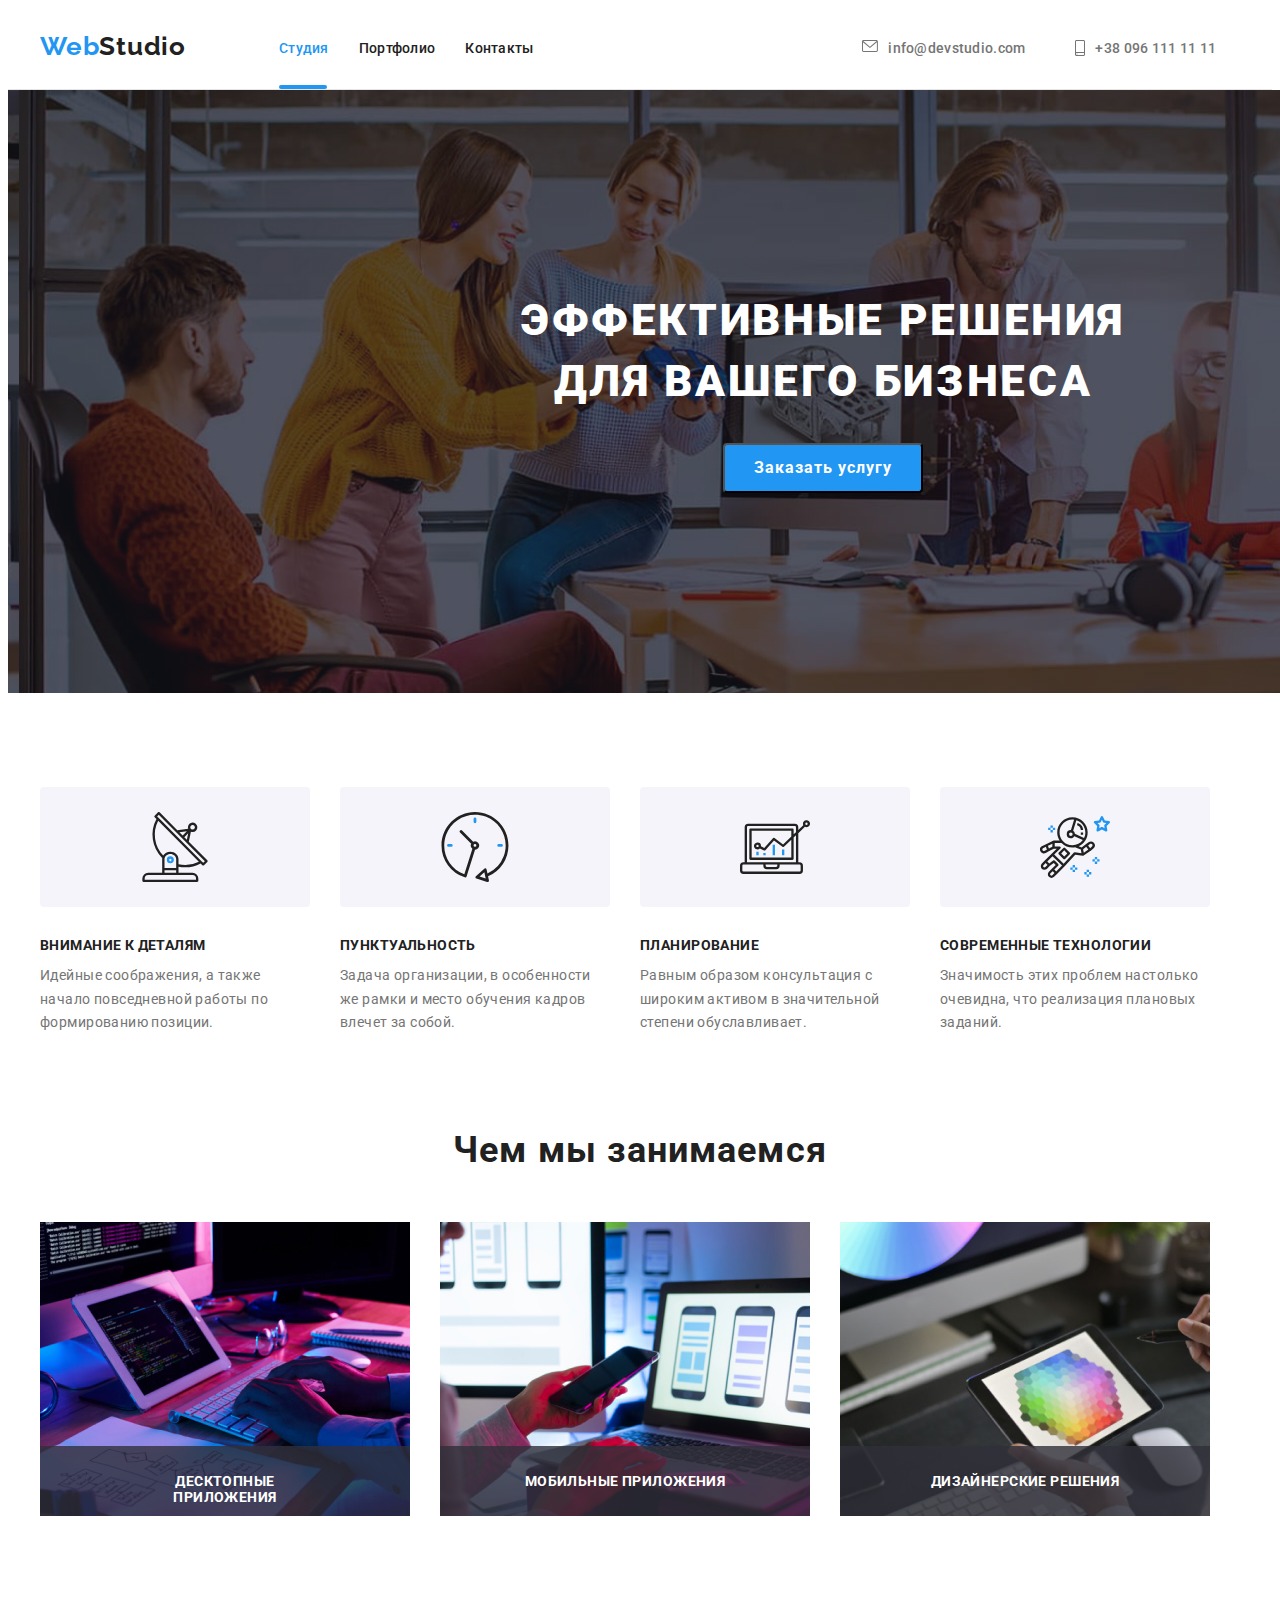
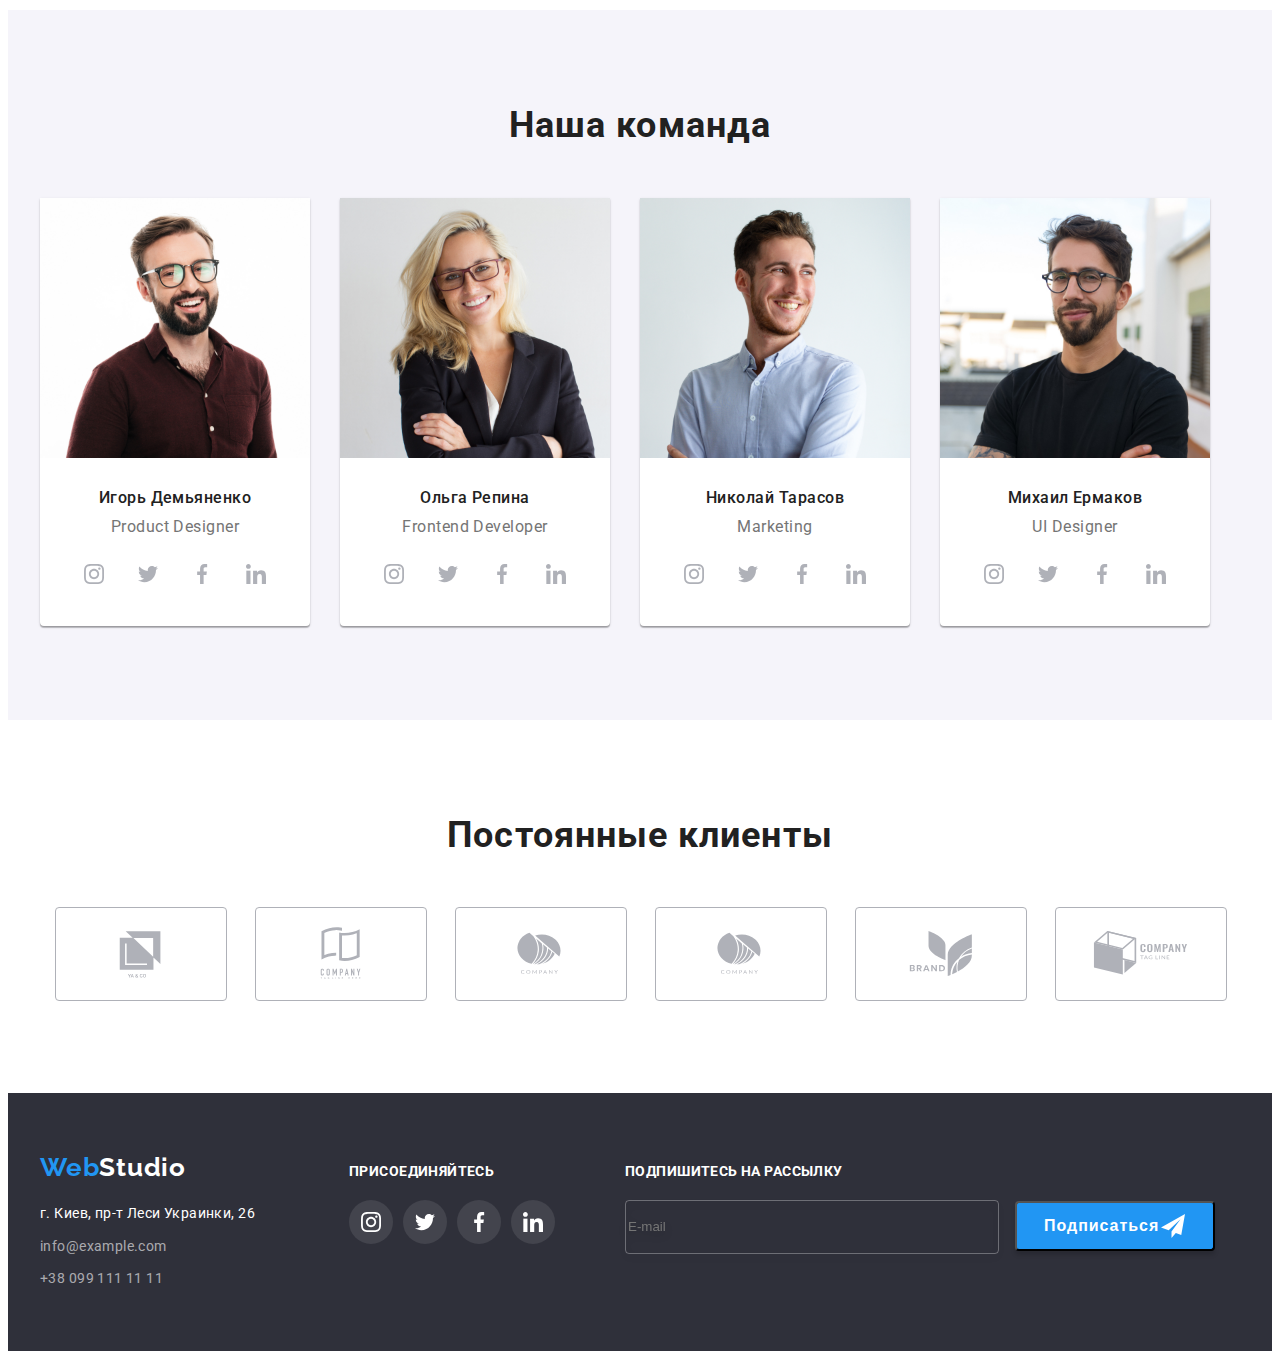
==== commit fa84f961: "Update index.html" ====
--- a/index.html
+++ b/index.html
@@ -454,60 +454,3 @@
 </body>
 
 </html>
-<b class="form-title">Оставьте свои данные, мы вам перезвоним</b>
-<div class="modal-field">
-    <label class="form-label"><span class="label-text">Имя</span>
-        <span class="input-wrap">
-        <input class="form-input"
-        type="text"
-        name="user-name"
-        required
-        >
-        <svg class="form-icons">
-            <use href="./images/symbol-defs.svg#icon-user-name-icon"></use>
-        </svg>
-        </span>
-    </label>
-</div>
-<div class="modal-field">
-    <label class="form-label"><span class="label-text">Телефон</span>
-        <span class="input-wrap">
-        <input class="form-input"type="tel"
-        name="user-tel"
-        required
-        >
-        <svg class="form-icons">
-            <use href="./images/symbol-defs.svg#icon-user-phone-icon"></use>
-        </svg>
-        </span>
-    </label>
-</div>
-<div class="modal-field">
-    <label class="form-label"><span class="label-text">Почта</span>
-        <span class="input-wrap">
-            <input class="form-input"type="email"
-        name="user-email"
-        >
-            <svg class="form-icons">
-            <use href="./images/symbol-defs.svg#icon-user-mail-icon"></use>
-            </svg>
-        </span>
-    </label>
-</div>
-<div class="modal-textarea">
-    <label class="form-label"><span class="label-text">Комментарий</span>
-    <textarea class=" form-textarea " name="comment " placeholder="Введите текст"></textarea>
-</label>
-</div>
-<div class="Modal-chekbox">
-    <input type="checkbox" class="form-check visually-hidden" name="policy" value="yes" id="form-check" required>
-    <label for="form-check" class="check-text">
-        <span>
-            <svg class="icon-check">
-                <use href="./images/symbol-defs.svg#icon-check"></use>
-            </svg>
-        </span>
-        Соглашаюсь с рассылкой и принимаю <a href="" class="check-link">Условия договора</a>
-    </label>
-</div>
-<button type="submit" class="form-submit-button"><span class="form-button-text">Отправить</span></button>